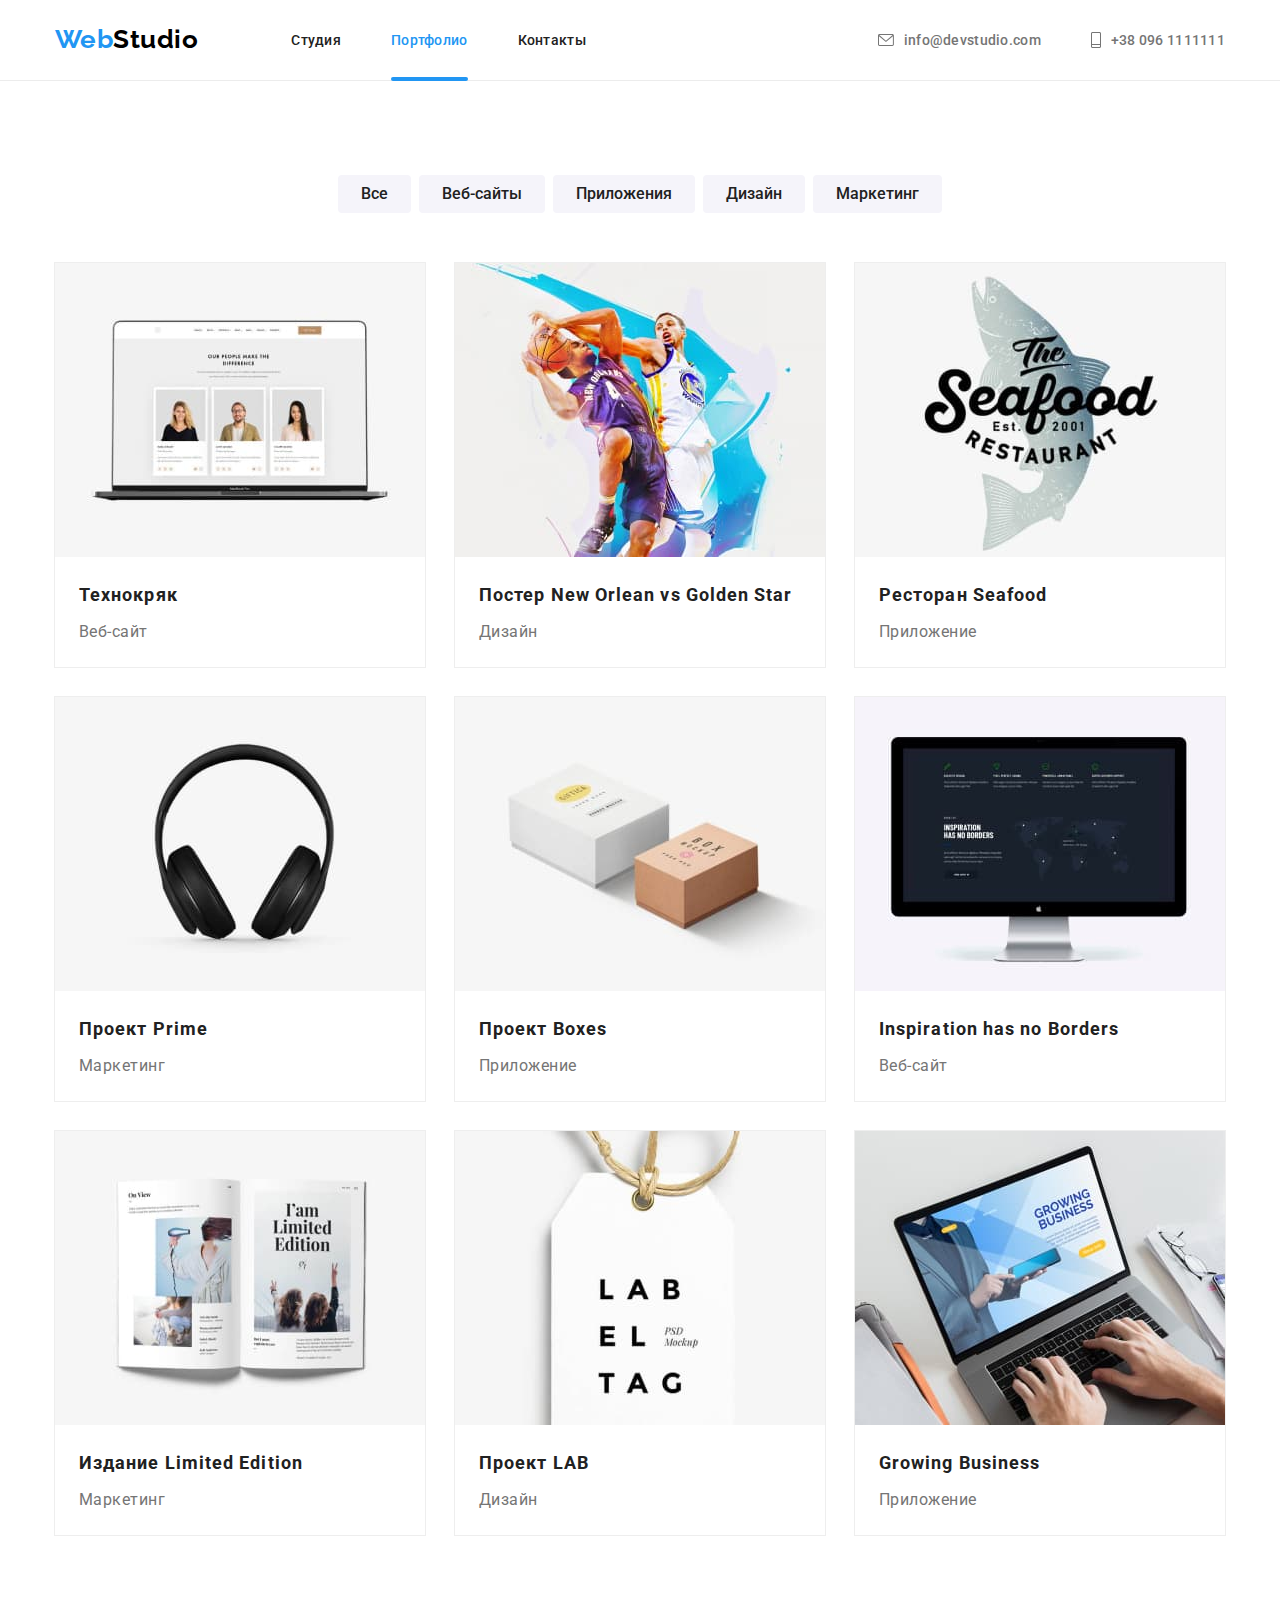
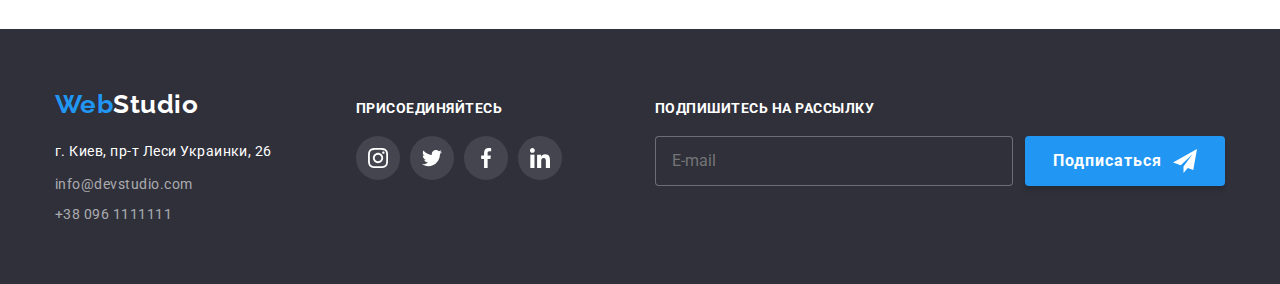
==== portfolio.html @ 88780d01 "добавляет файлы дз7" ====
<!DOCTYPE html>
<html lang="ru">
<head>
    <meta charset="UTF-8">
    <meta name="viewport" content="width=device-width, initial-scale=1.0">
    <title>Портфолио</title>
    <link rel="preconnect" href="https://fonts.gstatic.com">
    <link
        href="https://fonts.googleapis.com/css2?family=Oleo+Script&family=Raleway:wght@700&family=Roboto:wght@400;500;700;900&display=swap"
        rel="stylesheet">
    <link rel="stylesheet" href="https://cdnjs.cloudflare.com/ajax/libs/modern-normalize/1.0.0/modern-normalize.min.css">
    <link rel="stylesheet" href="./css/main.min.css">
</head>
<body class="page">

    <!-- шапка -->
    <header class="header">

        <!--навигация по страницам-->
        <div class="container">
            <nav class="nav">
                <a class="logo link" href="./index.html">Web<span class="logo-black">Studio</span></a>
                    
                <ul class="nav-list list">
                    <li class="nav-list__point">
                        <a class="nav-list__link link" href="./index.html">Студия</a>
                    </li>
                    <li class="nav-list__point">
                        <a class="nav-list__link current link" href="./portfolio.html">Портфолио</a>
                    </li>
                    <li class="nav-list__point">
                        <a class="nav-list__link link" href="#">Контакты</a>
                    </li>
                </ul>
            </nav>

            <!--блок контактов-->                
            <ul class="contacts-list list">
                <li class="contacts-list__item">
                    <a class="contacts-list__link color-contacts link" href="mailto:info@devstudio.com">
                        <svg class="icon" width="16" height="12">
                            <use href="./img/sprite.svg#icon-envelope"></use>
                        </svg>
                        info@devstudio.com
                    </a>
                </li>
                <li class="contacts-list__item">
                    <a class="contacts-list__link color-contacts link" href="tel:+380961111111">
                        <svg class="icon" width="10" height="16">
                            <use href="./img/sprite.svg#icon-phone"></use>
                        </svg>
                        +38 096 1111111
                    </a>
                </li>
            </ul>
        </div>
    </header>
    
    <main>

    <!-- портфолио -->
    <section class="portfolio">
        <div class="container">
            <h1 class="visually-hidden">Проекты</h1>
            
            <!-- фильтры -->
            <ul class="filter list">
                <li class="filter__item">
                    <button class="filter__btn" type="button">Все</button>                
                </li>
                <li class="filter__item">
                    <button class="filter__btn" type="button">Веб-сайты</button>
                </li>
                <li class="filter__item">
                    <button class="filter__btn" type="button">Приложения</button>
                </li>
                <li class="filter__item">
                    <button class="filter__btn" type="button">Дизайн</button>               
                </li>
                <li class="filter__item">
                    <button class="filter__btn" type="button">Маркетинг</button>               
                </li>
            </ul>
            
            <!-- проекты -->   
            <ul class="examples-list list">
                <li class="example">
                    <a class="example-link link" href="#">
                        <div class="example-img-wrapper">
                            <img class="example-img" src="./img/portfolio-imgs/project-0.jpg" alt="пример сайта" width="370" height="294">
                            <div class="overlay">
                                <p>Технокряк это современная площадка распространения коронавируса. Компании используют эту платформу для цифрового шпионажа и атак на защищённые сервера конкурентов.</p>
                            </div>
                        </div>
                        <div class=example-description>
                            <h2 class="example-name">Технокряк</h2>
                            <p class="example-sort">Веб-сайт</p>
                        </div>
                    </a>
                </li>         
                <li class="example">
                    <a class="example-link link" href="#">
                        <div class="example-img-wrapper">
                            <img class="example-img" src="./img/portfolio-imgs/project-1.jpg" alt="дизайн постера" width="370" height="294">
                            <div class="overlay">
                                <p>Технокряк это современная площадка распространения коронавируса. Компании используют эту платформу для цифрового шпионажа и атак на защищённые сервера конкурентов.</p>
                            </div>
                        </div>
                        <div class=example-description>
                            <h2 class="example-name">Постер <span lang="en">New Orlean vs Golden Star</span></h2>
                            <p class="example-sort">Дизайн</p>
                        </div>
                    </a>
                </li>
                <li class="example">
                    <a class="example-link link" href="#">
                        <div class="example-img-wrapper">
                            <img class="example-img" src="./img/portfolio-imgs/project-2.jpg" alt="логотип приложения" width="370" height="294">
                            <div class="overlay">
                                <p>Технокряк это современная площадка распространения коронавируса. Компании используют эту платформу для цифрового шпионажа и атак на защищённые сервера конкурентов.</p>
                            </div>
                        </div>
                        <div class=example-description>
                            <h2 class="example-name">Ресторан <span lang="en">Seafood</span></h2>
                            <p class="example-sort">Приложение</p>
                        </div>
                    </a>
                </li>
                <li class="example">
                    <a class="example-link link">
                        <div class="example-img-wrapper">
                            <img class="example-img" src="./img/portfolio-imgs/project-3.jpg" alt="изображение наушников" width="370" height="294">
                            <div class="overlay">
                                <p>Технокряк это современная площадка распространения коронавируса. Компании используют эту платформу для цифрового шпионажа и атак на защищённые сервера конкурентов.</p>
                            </div>
                        </div>
                        <div class=example-description>
                            <h2 class="example-name">Проект <span lang="en">Prime</span></h2>
                            <p class="example-sort">Маркетинг</p>
                        </div>
                    </a>
                </li>                            
                <li class="example">
                    <a class="example-link link" href="#">
                        <div class="example-img-wrapper">
                            <img class="example-img" src="./img/portfolio-imgs/project-4.jpg" alt="изображение коробок" width="370" height="294">
                            <div class="overlay">
                                <p>Технокряк это современная площадка распространения коронавируса. Компании используют эту платформу для цифрового шпионажа и атак на защищённые сервера конкурентов.</p>
                            </div>
                        </div>
                        <div class=example-description>
                            <h2 class="example-name">Проект <span lang="en">Boxes</span></h2>
                            <p class="example-sort">Приложение</p>
                        </div>
                    </a>
                </li>                
                <li class="example">
                    <a class="example-link link" href="#">
                        <div class="example-img-wrapper">
                            <img class="example-img" src="./img/portfolio-imgs/project-5.jpg" alt="пример сайта-2" width="370" height="294">
                            <div class="overlay">
                                <p>Технокряк это современная площадка распространения коронавируса. Компании используют эту платформу для цифрового шпионажа и атак на защищённые сервера конкурентов.</p>
                            </div>
                        </div>
                        <div class=example-description>
                            <h2 class="example-name" lang="en">Inspiration has no Borders</h2>
                            <p class="example-sort">Веб-сайт</p>
                        </div>
                    </a>
                </li>       
                <li class="example">
                    <a class="example-link link" href="#">
                        <div class="example-img-wrapper">
                            <img class="example-img" src="./img/portfolio-imgs/project-6.jpg" alt="изображение журнала" width="370"
                            height="294">
                            <div class="overlay">
                                <p>Технокряк это современная площадка распространения коронавируса. Компании используют эту платформу для цифрового шпионажа и атак на защищённые сервера конкурентов.</p>
                            </div>
                        </div>
                        <div class=example-description>
                            <h3 class="example-name">Издание <span lang="en">Limited Edition</span></h3>
                            <p class="example-sort">Маркетинг</p>
                        </div>
                    </a>
                </li>    
                <li class="example">
                    <a class="example-link link" href="#">
                        <div class="example-img-wrapper">
                            <img class="example-img" src="./img/portfolio-imgs/project-7.jpg" alt="лейба" width="370" height="294">
                            <div class="overlay">
                                <p>Технокряк это современная площадка распространения коронавируса. Компании используют эту платформу для цифрового шпионажа и атак на защищённые сервера конкурентов.</p>
                            </div>
                        </div>
                        <div class=example-description>
                            <h2 class="example-name">Проект LAB</h2>
                            <p class="example-sort">Дизайн</p>
                        </div>
                    </a>
                </li>
                <li class="example">
                    <a class="example-link link" href="#">
                        <div class="example-img-wrapper">
                            <img class="example-img" src="./img/portfolio-imgs/project-8.jpg" alt="ноутбук с приложением" width="370" height="294">
                            <div class="overlay">
                                <p>Технокряк это современная площадка распространения коронавируса. Компании используют эту платформу для цифрового шпионажа и атак на защищённые сервера конкурентов.</p>
                            </div>
                        </div>
                        <div class=example-description>
                            <h2 class="example-name" lang="en">Growing Business</h2>
                            <p class="example-sort">Приложение</p>
                        </div>
                    </a>
                </li>  
            </ul>
    </div>
    </section>
    </main>

    <!--подвал-->
    <footer class="footer">
        <div class="container">
            <div class="footer-contacts">
                <a class="logo link" href="./index.html">Web<span class="logo-white">Studio</span></a>
                
                <!--адрес-->
                <address class="address">
                    <p class="footer-address">
                        г. Киев, пр-т Леси Украинки, 26
                    </p>
                    <ul class="list">
                        <li class="footer-contact-item">
                            <a class="footer-contact-link link" href="mailto:info@devstudio.com">info@devstudio.com</a>
                        </li>
                        <li class="footer-contact-item">
                            <a class="footer-contact-link link" href="tel:+380961111111">+38 096 1111111</a>
                        </li>
                    </ul>
                </address>
            </div>
            <div class="footer-social">
                <p class="join">Присоединяйтесь</p>
                <ul class="social-list list">
                    <li class="social-list__item">
                        <a class="social-list__link link" href="#">
                            <svg class="icon" width="20" height="20">
                                <use href="./img/sprite.svg#icon-instagram"></use>
                            </svg>
                        </a>
                    </li>
                    <li class="social-list__item">
                        <a class="social-list__link link" href="#">
                            <svg class="icon" width="20" height="20">
                                <use href="./img/sprite.svg#icon-twitter"></use>
                            </svg>
                        </a>
                    </li>
                    <li class="social-list__item">
                        <a class="social-list__link link" href="#">
                            <svg class="icon" width="20" height="20">
                                <use href="./img/sprite.svg#icon-facebook"></use>
                            </svg>
                        </a>
                    </li>
                    <li class="social-list__item">
                        <a class="social-list__link link" href="#">
                            <svg class="icon" width="20" height="20">
                                <use href="./img/sprite.svg#icon-linkedin"></use>
                            </svg>
                        </a>
                    </li>
                </ul>
            </div>
            <div class="subscribe">
                <p class="join">Подпишитесь на рассылку</p>
                <form action="#" class="footer-form">
                    <input class="subscribe-mail" type="email" placeholder="E-mail" required>
                    <button type="submit" class="footer-submit-btn">
                        <span>Подписаться</span>
                        <svg class="subscribe-icon" width="24" height="24">
                            <use href="./img/sprite.svg#icon-send"></use>
                        </svg>
                    </button>
                </form>
            </div>
        </div>
    </footer>
</body>
</html>
---- css/main.min.css ----
:root{--text-font: "Roboto", sans-serif;--main-text-color: #757575;--titles-text-color: #212121;--accent-color: #2196f3;--white-color: #ffffff;--black-color: #000000;--light-background: #f5f4fa;--dark-background: #2f303a;--footer-link-color: rgba(255, 255, 255, 0.6);--border-color: #afb1b8;--cubic: cubic-bezier(0.4, 0, 0.2, 1);--duration: 250ms}.visually-hidden{position:absolute !important;clip:rect(1px 1px 1px 1px);clip:rect(1px, 1px, 1px, 1px);padding:0 !important;border:0 !important;height:1px !important;width:1px !important;overflow:hidden}h1,h2,h3,h4,h5,h6,p{margin:0}ul,ol{margin:0;padding:0}img{display:block}a{display:block}.list{list-style:none}.link{text-decoration:none}.container{width:1200px;margin-left:auto;margin-right:auto;padding-left:15px;padding-right:15px}.header .container{display:-webkit-box;display:-ms-flexbox;display:flex}.hero .container{width:696px}.footer .container{display:-webkit-box;display:-ms-flexbox;display:flex;-webkit-box-align:baseline;-ms-flex-align:baseline;align-items:baseline}body{font-family:var(--text-font);color:var(--main-text-color);letter-spacing:0.03em;background:var(--white-color)}.logo{font-family:Raleway;font-weight:700;font-size:26px;line-height:1.192;color:var(--accent-color)}.header .logo{padding-top:24px;padding-bottom:25px;margin-right:93px}.logo-black{color:var(--black-color)}.logo-white{color:var(--white-color)}.filter__btn{min-width:73px;border-radius:4px;border:none;padding:6px 23px;cursor:pointer;font-family:inherit;font-weight:500;font-size:16px;line-height:1.625;text-align:center;color:var(--titles-text-color);background:var(--light-background);-webkit-transition:color var(--duration) var(--cubic),background-color var(--duration) var(--cubic),-webkit-box-shadow var(--duration) var(--cubic);transition:color var(--duration) var(--cubic),background-color var(--duration) var(--cubic),-webkit-box-shadow var(--duration) var(--cubic);transition:color var(--duration) var(--cubic),background-color var(--duration) var(--cubic),box-shadow var(--duration) var(--cubic);transition:color var(--duration) var(--cubic),background-color var(--duration) var(--cubic),box-shadow var(--duration) var(--cubic),-webkit-box-shadow var(--duration) var(--cubic)}.filter__btn:hover,.filter__btn:focus{color:var(--white-color);background:var(--accent-color);-webkit-box-shadow:0px 3px 1px rgba(0,0,0,0.1),0px 1px 2px rgba(0,0,0,0.08),0px 2px 2px rgba(0,0,0,0.12);box-shadow:0px 3px 1px rgba(0,0,0,0.1),0px 1px 2px rgba(0,0,0,0.08),0px 2px 2px rgba(0,0,0,0.12);border-radius:4px}.social-list{display:-webkit-box;display:-ms-flexbox;display:flex}.social-list__item{width:44px;height:44px}.social-list__item:not(:last-child){margin-right:10px}.social-list__link{display:-webkit-box;display:-ms-flexbox;display:flex;-webkit-box-pack:center;-ms-flex-pack:center;justify-content:center;-webkit-box-align:center;-ms-flex-align:center;align-items:center;width:100%;height:100%;color:var(--border-color);background-color:transparent;border-radius:50%;-webkit-transition:color var(--duration) var(--cubic),background-color var(--duration) var(--cubic);transition:color var(--duration) var(--cubic),background-color var(--duration) var(--cubic)}.footer .social-list__link{background-color:rgba(255,255,255,0.1);color:var(--white-color);-webkit-transition:background-color var(--duration) var(--cubic);transition:background-color var(--duration) var(--cubic)}.social-list__link:hover,.social-list__link:focus{background-color:var(--accent-color);color:var(--white-color)}.team .social-list{margin-top:16px;width:206px}.backdrop{position:fixed;top:0;left:0;width:100%;height:100%;background-color:rgba(0,0,0,0.2);opacity:1;-webkit-transition:all var(--duration) var(--cubic);transition:all var(--duration) var(--cubic)}.modal{position:absolute;left:50%;top:50%;padding:40px;width:528px;background-color:var(--white-color);-webkit-box-shadow:0px 1px 3px rgba(0,0,0,0.12),0px 1px 1px rgba(0,0,0,0.14),0px 2px 1px rgba(0,0,0,0.2);box-shadow:0px 1px 3px rgba(0,0,0,0.12),0px 1px 1px rgba(0,0,0,0.14),0px 2px 1px rgba(0,0,0,0.2);border-radius:4px;-webkit-transform:translate(-50%, -50%) scale(1);transform:translate(-50%, -50%) scale(1);opacity:1;-webkit-transition:opacity var(--duration) var(--cubic),-webkit-transform var(--duration) var(--cubic);transition:opacity var(--duration) var(--cubic),-webkit-transform var(--duration) var(--cubic);transition:opacity var(--duration) var(--cubic),transform var(--duration) var(--cubic);transition:opacity var(--duration) var(--cubic),transform var(--duration) var(--cubic),-webkit-transform var(--duration) var(--cubic)}.backdrop.is-hidden{opacity:0;visibility:hidden;pointer-events:none}.backdrop.is-hidden .modal{opacity:0;-webkit-transform:translate(-50%, -50%) scale(0.5);transform:translate(-50%, -50%) scale(0.5)}.modal-name{font-weight:700;font-size:20px;line-height:1.15;text-align:center;margin-bottom:12px;color:var(--titles-text-color)}.input-wrapper{position:relative;display:block}.modal-form{display:-webkit-box;display:-ms-flexbox;display:flex;-webkit-box-orient:vertical;-webkit-box-direction:normal;-ms-flex-direction:column;flex-direction:column}.modal-form__label{margin-bottom:10px;font-size:12px;line-height:1.167}.modal-form__input{display:block;margin-top:4px;padding-left:42px;width:100%;height:40px;border:1px solid rgba(33,33,33,0.2);border-radius:4px;-webkit-transition:border-color var(--duration) var(--cubic);transition:border-color var(--duration) var(--cubic)}.modal-form__comment{display:block;padding:16px 12px;margin-bottom:20px;margin-top:4px;width:100%;height:120px;border:1px solid rgba(33,33,33,0.2);border-radius:4px;resize:none;-webkit-transition:border-color var(--duration) var(--cubic);transition:border-color var(--duration) var(--cubic)}.modal-form__input:focus,.modal-form__comment:focus{outline:none;border-color:var(--accent-color)}.modal-form__comment::-webkit-input-placeholder{color:rgba(117,117,117,0.5)}.modal-form__comment:-ms-input-placeholder{color:rgba(117,117,117,0.5)}.modal-form__comment::-ms-input-placeholder{color:rgba(117,117,117,0.5)}.modal-form__comment::placeholder{color:rgba(117,117,117,0.5)}.modal-form__link{display:inline-block;color:var(--accent-color)}.checkbox-label{position:relative;font-size:14px;line-height:1.71}.modal-form__checkbox:checked+.checkbox-label{color:var(--accent-color)}.checkbox-text{margin-left:35px}.checkbox-element{position:absolute;left:10px;top:50%;-webkit-transform:translateY(-50%);transform:translateY(-50%);width:16px;height:15px;background-image:url(../img/studio-imgs/checkbox-empty.svg);fill:var(--titles-text-color);outline:0px solid #ffffff;-webkit-transition:outline var(--duration) var(--cubic);transition:outline var(--duration) var(--cubic)}.modal-form__checkbox:checked+.checkbox-element{background-image:url(../img/studio-imgs/checkbox-checked.svg)}.modal-form__checkbox:focus+.checkbox-element{outline:1px solid var(--accent-color)}.close-btn{position:absolute;top:8px;right:8px;display:-webkit-box;display:-ms-flexbox;display:flex;-webkit-box-pack:center;-ms-flex-pack:center;justify-content:center;-webkit-box-align:center;-ms-flex-align:center;align-items:center;width:30px;height:30px;background:var(--white-color);border:1px solid rgba(0,0,0,0.1);border-radius:50%;-webkit-box-sizing:border-box;box-sizing:border-box;cursor:pointer}.modal-form__btn{margin:0 auto;margin-top:30px;width:200px;height:50px;border-radius:4px;border:none;background-color:var(--accent-color);color:var(--white-color);-webkit-box-shadow:0px 4px 4px rgba(0,0,0,0.15);box-shadow:0px 4px 4px rgba(0,0,0,0.15);font-family:inherit;text-align:center;font-weight:700;font-size:16px;line-height:1.87;letter-spacing:0.06em;cursor:pointer}.icon{fill:currentColor}.header .icon{margin-right:10px}.icon-modal{position:absolute;top:50%;left:12px;-webkit-transform:translateY(-50%);transform:translateY(-50%);-webkit-transition:fill var(--duration) var(--cubic);transition:fill var(--duration) var(--cubic)}.modal-form__input:focus+.icon-modal{fill:var(--accent-color)}.sub-title{font-weight:700;font-size:36px;line-height:1.167;text-align:center;color:var(--titles-text-color)}.header{border-bottom:1px solid #ececec}.nav{display:-webkit-box;display:-ms-flexbox;display:flex;-webkit-box-align:center;-ms-flex-align:center;align-items:center}.nav-list{display:-webkit-box;display:-ms-flexbox;display:flex;-webkit-box-align:center;-ms-flex-align:center;align-items:center}.nav-list__point:not(:last-child){position:relative;margin-right:50px}.nav-list__link,.contacts-list__link{display:-webkit-box;display:-ms-flexbox;display:flex;-webkit-box-align:center;-ms-flex-align:center;align-items:center;padding-top:32px;padding-bottom:32px;font-weight:500;font-size:14px;line-height:1.143;letter-spacing:0.02em;color:var(--titles-text-color);fill:var(--main-text-color);-webkit-transition:color var(--duration) var(--cubic);transition:color var(--duration) var(--cubic)}.nav-list__link:hover,.nav-list__link:focus,.contacts-list__link:hover,.contacts-list__link:focus,.footer-contact-link:hover,.footer-contact-link:focus{color:var(--accent-color)}.contacts-list{display:-webkit-box;display:-ms-flexbox;display:flex;-webkit-box-align:center;-ms-flex-align:center;align-items:center;margin-left:auto}.contacts-list__item:not(:last-child){margin-right:50px}.color-contacts{color:var(--main-text-color)}.current{color:var(--accent-color)}.current::after{position:absolute;bottom:-1px;display:block;content:"";width:100%;height:4px;border-radius:2px;background-color:var(--accent-color)}.hero{padding-top:200px;padding-bottom:200px;background:var(--dark-background);background-image:-webkit-gradient(linear, left top, left bottom, from(rgba(47,48,58,0.4)), to(rgba(47,48,58,0.4))),url("../img/studio-imgs/hero-bg.jpg");background-image:linear-gradient(rgba(47,48,58,0.4), rgba(47,48,58,0.4)),url("../img/studio-imgs/hero-bg.jpg");background-repeat:no-repeat;background-size:1600px 600px;background-position:50%}.hero-title{margin:0 auto;font-weight:900;font-size:44px;line-height:1.364;text-align:center;letter-spacing:0.06em;text-transform:uppercase;color:var(--white-color)}.hero-button{display:-webkit-box;display:-ms-flexbox;display:flex;margin-top:30px;margin-left:auto;margin-right:auto;min-width:200px;height:50px;border-radius:4px;border:none;padding:10px 33px;cursor:pointer;font-weight:700;font-size:16px;line-height:1.875;-webkit-box-align:center;-ms-flex-align:center;align-items:center;text-align:center;letter-spacing:0.06em;color:var(--white-color);background-color:var(--accent-color);-webkit-box-shadow:0px 4px 4px rgba(0,0,0,0.15);box-shadow:0px 4px 4px rgba(0,0,0,0.15)}.features{padding-top:94px}.features-list{display:-webkit-box;display:-ms-flexbox;display:flex;-webkit-box-pack:justify;-ms-flex-pack:justify;justify-content:space-between}.features-list__item{width:270px;height:251px}.features-list__name{font-weight:700;font-size:14px;line-height:1.143;text-transform:uppercase;color:var(--titles-text-color)}.features-list__description{margin-top:10px;font-weight:normal;font-size:14px;line-height:1.714}.features-icon{width:70px;height:70px}.icon-box{display:-webkit-box;display:-ms-flexbox;display:flex;-webkit-box-pack:center;-ms-flex-pack:center;justify-content:center;-webkit-box-align:center;-ms-flex-align:center;align-items:center;border-radius:4px;width:270px;height:120px;background-color:var(--light-background);margin-bottom:30px}.service{padding-top:94px;padding-bottom:94px}.service-list{display:-webkit-box;display:-ms-flexbox;display:flex;margin-top:50px;-webkit-box-pack:justify;-ms-flex-pack:justify;justify-content:space-between}.service-list__item{position:relative;width:370px;height:294px}.service-list__name{position:absolute;bottom:0;padding:27px;width:370px;height:70px;background:rgba(47,48,58,0.8);font-weight:700;font-size:14px;line-height:1.143;text-align:center;text-transform:uppercase;color:var(--white-color)}.team{padding-bottom:94px;padding-top:94px;background:var(--light-background)}.members-list{display:-webkit-box;display:-ms-flexbox;display:flex;margin-top:50px}.members-item{-webkit-box-shadow:0px 1px 3px rgba(0,0,0,0.12),0px 1px 1px rgba(0,0,0,0.14),0px 2px 1px rgba(70,44,44,0.2);box-shadow:0px 1px 3px rgba(0,0,0,0.12),0px 1px 1px rgba(0,0,0,0.14),0px 2px 1px rgba(70,44,44,0.2);border-radius:0px 0px 4px 4px}.members-item:not(:last-child){margin-right:30px}.member-decription{padding:30px}.member-name{font-weight:500;font-size:16px;line-height:1.188;text-align:center;color:var(--titles-text-color)}.member-position{margin-top:10px;font-size:16px;line-height:1.188;text-align:center}.clients{padding-top:94px;padding-bottom:94px}.clients-list{display:-webkit-box;display:-ms-flexbox;display:flex;margin-top:50px}.clients-list__item{width:170px;height:90px}.clients-list__item:not(:last-child){margin-right:30px}.clients-list__link{display:-webkit-box;display:-ms-flexbox;display:flex;-webkit-box-pack:center;-ms-flex-pack:center;justify-content:center;-webkit-box-align:center;-ms-flex-align:center;align-items:center;width:100%;height:100%;border:1px solid var(--border-color);border-radius:4px;color:var(--border-color);-webkit-transition:border-color var(--duration) var(--cubic),color var(--duration) var(--cubic);transition:border-color var(--duration) var(--cubic),color var(--duration) var(--cubic)}.clients-list__link:hover,.clients-list__link:focus{border-color:var(--accent-color);color:var(--accent-color)}.footer{padding-top:60px;padding-bottom:60px;min-height:252px;background:var(--dark-background)}.footer-contacts{margin-right:70px}.footer-address{font-size:14px;line-height:1.714;color:var(--white-color)}.address{font-style:normal;margin-top:20px}.footer-contact-item{margin-top:9px;width:231px;height:21px}.footer-contact-link{display:inline-block;font-size:14px;line-height:1.714;color:var(--white-color);color:var(--footer-link-color);font-style:normal;width:100%;height:100%;-webkit-transition:color var(--duration) var(--cubic);transition:color var(--duration) var(--cubic)}.join{font-weight:700;font-size:14px;line-height:1.142;text-transform:uppercase;color:var(--white-color);margin-bottom:20px}.footer-social{margin-right:93px}.footer-form{display:-webkit-box;display:-ms-flexbox;display:flex}.subscribe-mail{min-width:358px;height:50px;padding:15px 16px;background-color:var(--dark-background);border-radius:4px;border:1px solid rgba(255,255,255,0.3);font-weight:400;font-size:16px;line-height:1.25;color:var(--white-color)}.footer-submit-btn{display:-webkit-box;display:-ms-flexbox;display:flex;-webkit-box-pack:justify;-ms-flex-pack:justify;justify-content:space-between;-webkit-box-align:center;-ms-flex-align:center;align-items:center;margin-left:12px;padding:10px 28px;min-width:200px;height:50px;color:var(--white-color);background:var(--accent-color);-webkit-box-shadow:0px 4px 4px rgba(0,0,0,0.15);box-shadow:0px 4px 4px rgba(0,0,0,0.15);border:none;border-radius:4px;font-weight:700;font-size:16px;line-height:1.87;letter-spacing:0.06em;cursor:pointer}.portfolio{padding-top:94px;padding-bottom:94px}.filter{display:-webkit-box;display:-ms-flexbox;display:flex;-webkit-box-pack:center;-ms-flex-pack:center;justify-content:center;margin-bottom:50px}.filter__item:not(:last-child){margin-right:8px}.example-img-wrapper{position:relative;overflow:hidden}.overlay{position:absolute;top:0;left:0;width:100%;height:100%;padding:63px 24px;font-size:18px;line-height:1.56;overflow:auto;background-color:rgba(33,150,243,0.9);color:var(--white-color);-webkit-transform:translateY(101%);transform:translateY(101%);-webkit-transition:-webkit-transform var(--duration) var(--cubic);transition:-webkit-transform var(--duration) var(--cubic);transition:transform var(--duration) var(--cubic);transition:transform var(--duration) var(--cubic), -webkit-transform var(--duration) var(--cubic)}.example-link:hover .overlay,.example-link:focus .overlay{-webkit-transform:translateY(0);transform:translateY(0)}.examples-list{display:-webkit-box;display:-ms-flexbox;display:flex;-ms-flex-wrap:wrap;flex-wrap:wrap;margin:-15px}.example{outline:1px solid #eeeeee;margin:15px;width:370px;height:404px;-webkit-transition:-webkit-box-shadow var(--duration) var(--cubic);transition:-webkit-box-shadow var(--duration) var(--cubic);transition:box-shadow var(--duration) var(--cubic);transition:box-shadow var(--duration) var(--cubic), -webkit-box-shadow var(--duration) var(--cubic)}.example:hover,.example:focus{-webkit-box-shadow:0px 1px 1px rgba(0,0,0,0.12),0px 4px 4px rgba(0,0,0,0.06),1px 4px 6px rgba(0,0,0,0.16);box-shadow:0px 1px 1px rgba(0,0,0,0.12),0px 4px 4px rgba(0,0,0,0.06),1px 4px 6px rgba(0,0,0,0.16)}.example-link{color:inherit;width:100%;height:100%}.example-description{padding:20px 24px}.example-name{margin-bottom:4px;font-weight:700;font-size:18px;line-height:2;letter-spacing:0.06em;color:var(--titles-text-color)}.example-sort{font-size:16px;line-height:1.875}
/*# sourceMappingURL=main.min.css.map */
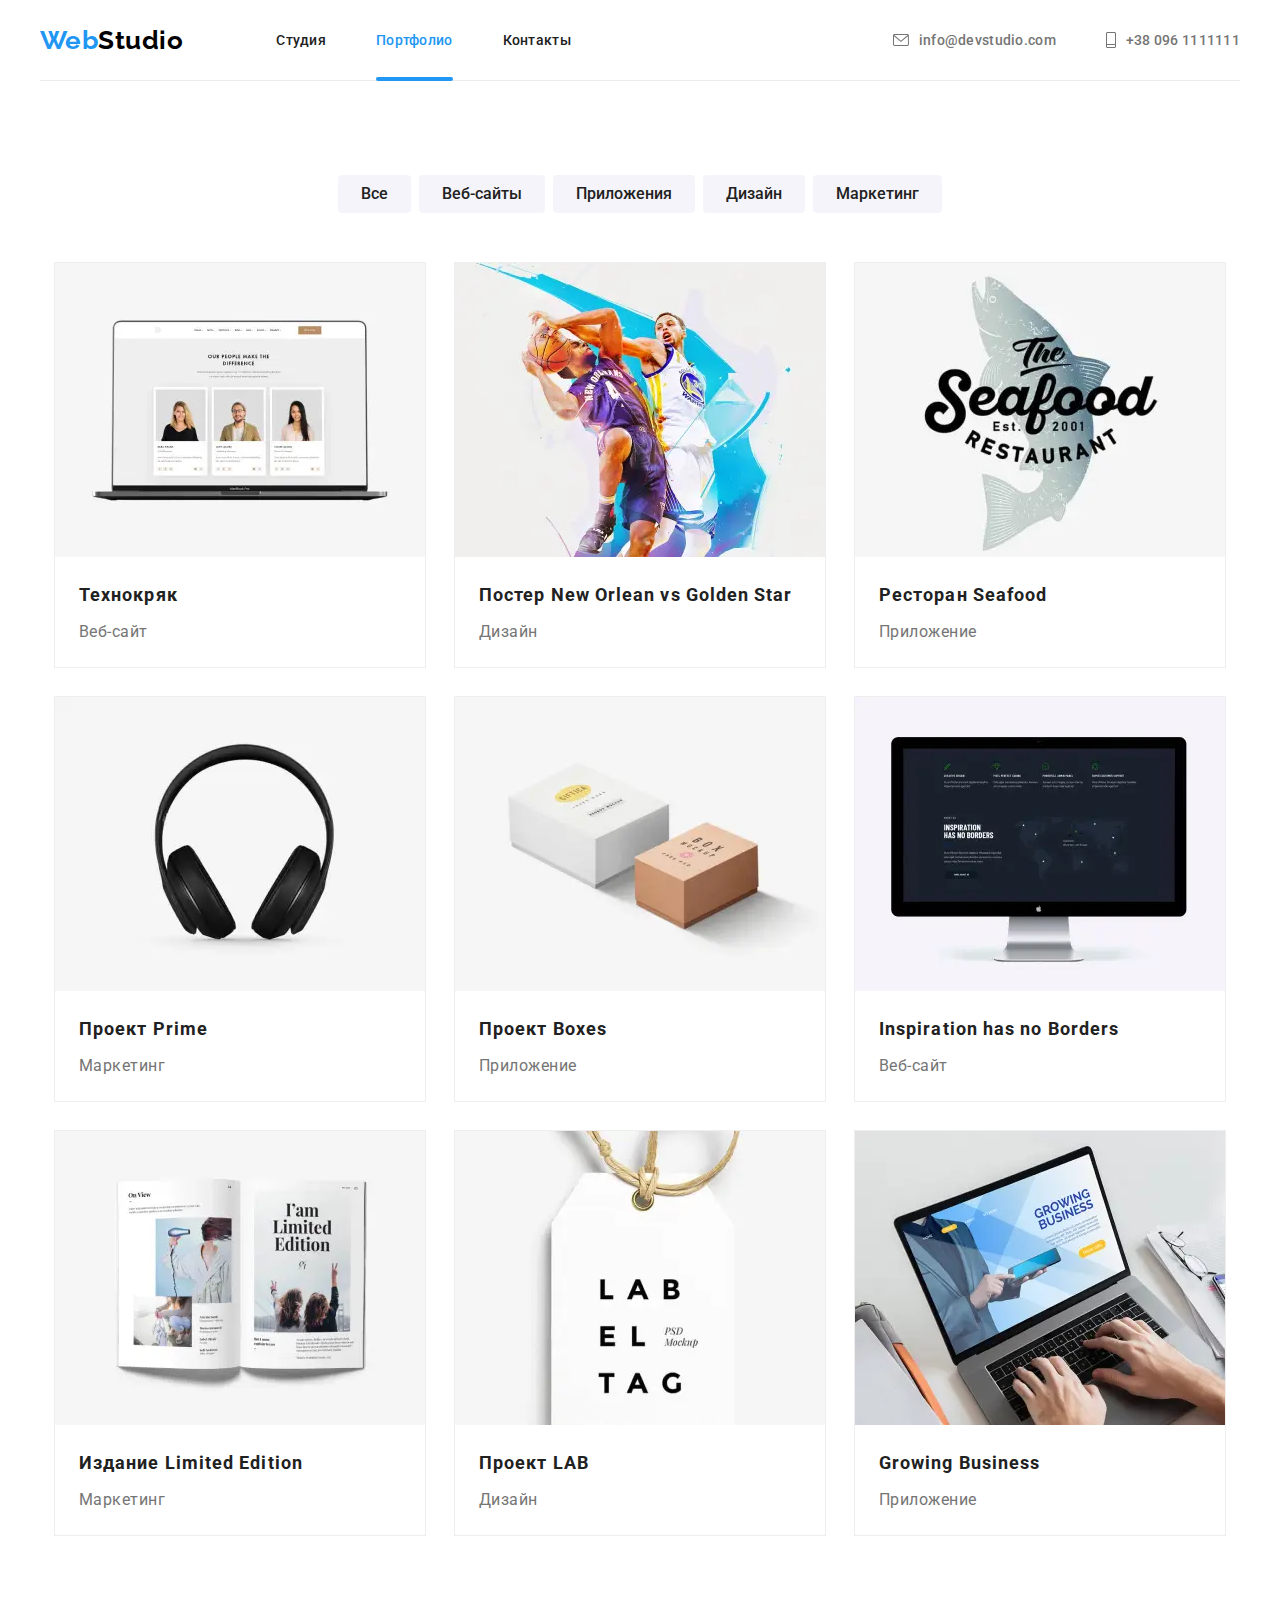
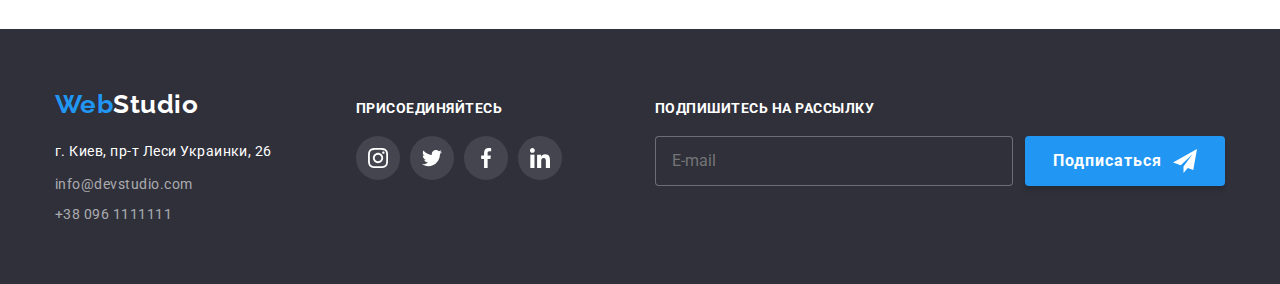
==== commit 252eb16f: "финализирует адаптацию" ====
--- a/portfolio.html
+++ b/portfolio.html
@@ -15,12 +15,12 @@
 
     <!-- шапка -->
     <header class="header">
-
+    
         <!--навигация по страницам-->
         <div class="container">
             <nav class="nav">
                 <a class="logo link" href="./index.html">Web<span class="logo-black">Studio</span></a>
-                    
+    
                 <ul class="nav-list list">
                     <li class="nav-list__point">
                         <a class="nav-list__link link" href="./index.html">Студия</a>
@@ -33,8 +33,8 @@
                     </li>
                 </ul>
             </nav>
-
-            <!--блок контактов-->                
+    
+            <!--блок контактов-->
             <ul class="contacts-list list">
                 <li class="contacts-list__item">
                     <a class="contacts-list__link color-contacts link" href="mailto:info@devstudio.com">
@@ -53,6 +53,50 @@
                     </a>
                 </li>
             </ul>
+    
+            <button type="button" class="burger-btn" data-menu-button>
+                <svg class="burger-icon">
+                    <use href="./img/sprite.svg#burger-menu"></use>
+                </svg>
+            </button>
+    
+            <div class="mobile-menu" data-menu>
+                <button type="button" class="close-menu-btn" data-menu-close>
+                    <svg class="close-menu-icon">
+                        <use href="./img/sprite.svg#close-menu"></use>
+                    </svg>
+                </button>
+    
+                <ul class="mobile-nav list">
+                    <li class="mobile-nav__item">
+                        <a href="" class="mobile-nav__link link">Студия</a>
+                    </li>
+                    <li class="mobile-nav__item">
+                        <a href="" class="mobile-nav__link link">Портфолио</a>
+                    </li>
+                    <li class="mobile-nav__item">
+                        <a href="" class="mobile-nav__link link">Контакты</a>
+                    </li>
+                </ul>
+                <ul class="mobile-contacts list">
+                    <li class="mobile-contacts__phone">
+                        <a class="mobile-contacts__link link" href="tel:+380961111111">
+                            +380961111111
+                        </a>
+                    </li>
+                    <li class="mobile-contacts__email">
+                        <a class="mobile-contacts__link link" href="mailto:info@devstudio.com">
+                            info@devstudio.com
+                        </a>
+                    </li>
+                </ul>
+                <ul class="mobile-soc list">
+                    <li class="mobile-soc__item"><a href="#" class="mobile-soc__link link">Instagram</a></li>
+                    <li class="mobile-soc__item"><a href="#" class="mobile-soc__link link">Twitter</a></li>
+                    <li class="mobile-soc__item"><a href="#" class="mobile-soc__link link">Facebook</a></li>
+                    <li class="mobile-soc__item"><a href="#" class="mobile-soc__link link">LinkedIn</a></li>
+                </ul>
+            </div>
         </div>
     </header>
     
@@ -87,7 +131,28 @@
                 <li class="example">
                     <a class="example-link link" href="#">
                         <div class="example-img-wrapper">
-                            <img class="example-img" src="./img/portfolio-imgs/project-0.jpg" alt="пример сайта" width="370" height="294">
+                            <picture>
+                                <source
+                                    srcset="./img/portfolio-imgs/desktop/project-img-desk-1.webp 1x, ./img/portfolio-imgs/desktop/project-img-desk-1@2x.webp 2x"
+                                    media="(min-width: 1200px)" type="image/webp">
+                                <source
+                                    srcset="./img/portfolio-imgs/desktop/project-img-desk-1.jpg 1x, ./img/portfolio-imgs/desktop/project-img-desk-1@2x.jpg 2x"
+                                    media="(min-width: 1200px)">
+                                <source
+                                    srcset="./img/portfolio-imgs/tablet/project-img-tabl-1.webp 1x, ./img/portfolio-imgs/tablet/project-img-tabl-1@2x.webp 2x"
+                                    media="(min-width: 768px)" type="image/webp">
+                                <source 
+                                    srcset="./img/portfolio-imgs/tablet/project-img-tabl-1.jpg 1x, ./img/portfolio-imgs/tablet/project-img-tabl-1@2x.jpg 2x"
+                                    media="(min-width: 768px)">
+                                <source 
+                                    srcset="./img/portfolio-imgs/mobile/project-img-mob-1.webp 1x, ./img/portfolio-imgs/mobile/project-img-mob-1@2x.webp 2x"
+                                    media="(min-width: 320px)" type="image/webp">
+                                <source 
+                                    srcset="./img/portfolio-imgs/mobile/project-img-mob-1.jpg 1x, ./img/portfolio-imgs/mobile/project-img-mob-1@2x.jpg 2x"
+                                    media="(min-width: 320px)">
+                                <img class="example-img" src="./img/portfolio-imgs/mobile/project-img-mob-1.jpg" alt="пример сайта">
+                            </picture>
+                            
                             <div class="overlay">
                                 <p>Технокряк это современная площадка распространения коронавируса. Компании используют эту платформу для цифрового шпионажа и атак на защищённые сервера конкурентов.</p>
                             </div>
@@ -101,7 +166,28 @@
                 <li class="example">
                     <a class="example-link link" href="#">
                         <div class="example-img-wrapper">
-                            <img class="example-img" src="./img/portfolio-imgs/project-1.jpg" alt="дизайн постера" width="370" height="294">
+                            <picture>
+                                <source
+                                    srcset="./img/portfolio-imgs/desktop/project-img-desk-2.webp 1x, ./img/portfolio-imgs/desktop/project-img-desk-2@2x.webp 2x"
+                                    media="(min-width: 1200px)" type="image/webp">
+                                <source
+                                    srcset="./img/portfolio-imgs/desktop/project-img-desk-2.jpg 1x, ./img/portfolio-imgs/desktop/project-img-desk-2@2x.jpg 2x"
+                                    media="(min-width: 1200px)">
+                                <source
+                                    srcset="./img/portfolio-imgs/tablet/project-img-tabl-2.webp 1x, ./img/portfolio-imgs/tablet/project-img-tabl-2@2x.webp 2x"
+                                    media="(min-width: 768px)" type="image/webp">
+                                <source
+                                    srcset="./img/portfolio-imgs/tablet/project-img-tabl-2.jpg 1x, ./img/portfolio-imgs/tablet/project-img-tabl-2@2x.jpg 2x"
+                                    media="(min-width: 768px)">
+                                <source
+                                    srcset="./img/portfolio-imgs/mobile/project-img-mob-2.webp 1x, ./img/portfolio-imgs/mobile/project-img-mob-2@2x.webp 2x"
+                                    media="(min-width: 320px)" type="image/webp">
+                                <source
+                                    srcset="./img/portfolio-imgs/mobile/project-img-mob-2.jpg 1x, ./img/portfolio-imgs/mobile/project-img-mob-2@2x.jpg 2x"
+                                    media="(min-width: 320px)">
+                                <img class="example-img" src="./img/portfolio-imgs/mobile/project-img-mob-2.jpg " alt="дизайн постера">
+                            </picture>
+                            
                             <div class="overlay">
                                 <p>Технокряк это современная площадка распространения коронавируса. Компании используют эту платформу для цифрового шпионажа и атак на защищённые сервера конкурентов.</p>
                             </div>
@@ -115,7 +201,27 @@
                 <li class="example">
                     <a class="example-link link" href="#">
                         <div class="example-img-wrapper">
-                            <img class="example-img" src="./img/portfolio-imgs/project-2.jpg" alt="логотип приложения" width="370" height="294">
+                            <picture>
+                                <source
+                                    srcset="./img/portfolio-imgs/desktop/project-img-desk-3.webp 1x, ./img/portfolio-imgs/desktop/project-img-desk-3@2x.webp 2x"
+                                    media="(min-width: 1200px)" type="image/webp">
+                                <source
+                                    srcset="./img/portfolio-imgs/desktop/project-img-desk-3.jpg 1x, ./img/portfolio-imgs/desktop/project-img-desk-3@2x.jpg 2x"
+                                    media="(min-width: 1200px)">
+                                <source
+                                    srcset="./img/portfolio-imgs/tablet/project-img-tabl-3.webp 1x, ./img/portfolio-imgs/tablet/project-img-tabl-3@2x.webp 2x"
+                                    media="(min-width: 768px)" type="image/webp">
+                                <source
+                                    srcset="./img/portfolio-imgs/tablet/project-img-tabl-3.jpg 1x, ./img/portfolio-imgs/tablet/project-img-tabl-3@2x.jpg 2x"
+                                    media="(min-width: 768px)">
+                                <source
+                                    srcset="./img/portfolio-imgs/mobile/project-img-mob-3.webp 1x, ./img/portfolio-imgs/mobile/project-img-mob-3@2x.webp 2x"
+                                    media="(min-width: 320px)" type="image/webp">
+                                <source
+                                    srcset="./img/portfolio-imgs/mobile/project-img-mob-3.jpg 1x, ./img/portfolio-imgs/mobile/project-img-mob-3@2x.jpg 2x"
+                                    media="(min-width: 320px)">
+                                <img class="example-img" src="./img/portfolio-imgs/mobile/project-img-mob-3.jpg " alt="логотип приложения">
+                            </picture>
                             <div class="overlay">
                                 <p>Технокряк это современная площадка распространения коронавируса. Компании используют эту платформу для цифрового шпионажа и атак на защищённые сервера конкурентов.</p>
                             </div>
@@ -129,7 +235,27 @@
                 <li class="example">
                     <a class="example-link link">
                         <div class="example-img-wrapper">
-                            <img class="example-img" src="./img/portfolio-imgs/project-3.jpg" alt="изображение наушников" width="370" height="294">
+                            <picture>
+                                <source
+                                    srcset="./img/portfolio-imgs/desktop/project-img-desk-4.webp 1x, ./img/portfolio-imgs/desktop/project-img-desk-4@2x.webp 2x"
+                                    media="(min-width: 1200px)" type="image/webp">
+                                <source
+                                    srcset="./img/portfolio-imgs/desktop/project-img-desk-4.jpg 1x, ./img/portfolio-imgs/desktop/project-img-desk-4@2x.jpg 2x"
+                                    media="(min-width: 1200px)">
+                                <source
+                                    srcset="./img/portfolio-imgs/tablet/project-img-tabl-4.webp 1x, ./img/portfolio-imgs/tablet/project-img-tabl-4@2x.webp 2x"
+                                    media="(min-width: 768px)" type="image/webp">
+                                <source
+                                    srcset="./img/portfolio-imgs/tablet/project-img-tabl-4.jpg 1x, ./img/portfolio-imgs/tablet/project-img-tabl-4@2x.jpg 2x"
+                                    media="(min-width: 768px)">
+                                <source
+                                    srcset="./img/portfolio-imgs/mobile/project-img-mob-4.webp 1x, ./img/portfolio-imgs/mobile/project-img-mob-4@2x.webp 2x"
+                                    media="(min-width: 320px)" type="image/webp">
+                                <source
+                                    srcset="./img/portfolio-imgs/mobile/project-img-mob-4.jpg 1x, ./img/portfolio-imgs/mobile/project-img-mob-4@2x.jpg 2x"
+                                    media="(min-width: 320px)">
+                                <img class="example-img" src="./img/portfolio-imgs/mobile/project-img-mob-4.jpg" alt="изображение наушников">
+                            </picture>
                             <div class="overlay">
                                 <p>Технокряк это современная площадка распространения коронавируса. Компании используют эту платформу для цифрового шпионажа и атак на защищённые сервера конкурентов.</p>
                             </div>
@@ -143,7 +269,27 @@
                 <li class="example">
                     <a class="example-link link" href="#">
                         <div class="example-img-wrapper">
-                            <img class="example-img" src="./img/portfolio-imgs/project-4.jpg" alt="изображение коробок" width="370" height="294">
+                            <picture>
+                                <source
+                                    srcset="./img/portfolio-imgs/desktop/project-img-desk-5.webp 1x, ./img/portfolio-imgs/desktop/project-img-desk-5@2x.webp 2x"
+                                    media="(min-width: 1200px)" type="image/webp">
+                                <source
+                                    srcset="./img/portfolio-imgs/desktop/project-img-desk-5.jpg 1x, ./img/portfolio-imgs/desktop/project-img-desk-5@2x.jpg 2x"
+                                    media="(min-width: 1200px)">
+                                <source
+                                    srcset="./img/portfolio-imgs/tablet/project-img-tabl-5.webp 1x, ./img/portfolio-imgs/tablet/project-img-tabl-5@2x.webp 2x"
+                                    media="(min-width: 768px)" type="image/webp">
+                                <source
+                                    srcset="./img/portfolio-imgs/tablet/project-img-tabl-5.jpg 1x, ./img/portfolio-imgs/tablet/project-img-tabl-5@2x.jpg 2x"
+                                    media="(min-width: 768px)">
+                                <source
+                                    srcset="./img/portfolio-imgs/mobile/project-img-mob-5.webp 1x, ./img/portfolio-imgs/mobile/project-img-mob-5@2x.webp 2x"
+                                    media="(min-width: 320px)" type="image/webp">
+                                <source
+                                    srcset="./img/portfolio-imgs/mobile/project-img-mob-5.jpg 1x, ./img/portfolio-imgs/mobile/project-img-mob-5@2x.jpg 2x"
+                                    media="(min-width: 320px)">
+                                <img class="example-img" src="./img/portfolio-imgs/mobile/project-img-mob-5.jpg " alt="изображение коробок">
+                            </picture>
                             <div class="overlay">
                                 <p>Технокряк это современная площадка распространения коронавируса. Компании используют эту платформу для цифрового шпионажа и атак на защищённые сервера конкурентов.</p>
                             </div>
@@ -157,7 +303,27 @@
                 <li class="example">
                     <a class="example-link link" href="#">
                         <div class="example-img-wrapper">
-                            <img class="example-img" src="./img/portfolio-imgs/project-5.jpg" alt="пример сайта-2" width="370" height="294">
+                            <picture>
+                                <source
+                                    srcset="./img/portfolio-imgs/desktop/project-img-desk-6.webp 1x, ./img/portfolio-imgs/desktop/project-img-desk-6@2x.webp 2x"
+                                    media="(min-width: 1200px)" type="image/webp">
+                                <source
+                                    srcset="./img/portfolio-imgs/desktop/project-img-desk-6.jpg 1x, ./img/portfolio-imgs/desktop/project-img-desk-6@2x.jpg 2x"
+                                    media="(min-width: 1200px)">
+                                <source
+                                    srcset="./img/portfolio-imgs/tablet/project-img-tabl-6.webp 1x, ./img/portfolio-imgs/tablet/project-img-tabl-6@2x.webp 2x"
+                                    media="(min-width: 768px)" type="image/webp">
+                                <source
+                                    srcset="./img/portfolio-imgs/tablet/project-img-tabl-6.jpg 1x, ./img/portfolio-imgs/tablet/project-img-tabl-6@2x.jpg 2x"
+                                    media="(min-width: 768px)">
+                                <source
+                                    srcset="./img/portfolio-imgs/mobile/project-img-mob-6.webp 1x, ./img/portfolio-imgs/mobile/project-img-mob-6@2x.webp 2x"
+                                    media="(min-width: 320px)" type="image/webp">
+                                <source
+                                    srcset="./img/portfolio-imgs/mobile/project-img-mob-6.jpg 1x, ./img/portfolio-imgs/mobile/project-img-mob-6@2x.jpg 2x"
+                                    media="(min-width: 320px)">
+                            <img class="example-img" src="./img/portfolio-imgs/mobile/project-img-mob-6.jpg " alt="пример сайта-2">
+                        </picture>
                             <div class="overlay">
                                 <p>Технокряк это современная площадка распространения коронавируса. Компании используют эту платформу для цифрового шпионажа и атак на защищённые сервера конкурентов.</p>
                             </div>
@@ -171,8 +337,27 @@
                 <li class="example">
                     <a class="example-link link" href="#">
                         <div class="example-img-wrapper">
-                            <img class="example-img" src="./img/portfolio-imgs/project-6.jpg" alt="изображение журнала" width="370"
-                            height="294">
+                            <picture>
+                                <source
+                                    srcset="./img/portfolio-imgs/desktop/project-img-desk-7.webp 1x, ./img/portfolio-imgs/desktop/project-img-desk-7@2x.webp 2x"
+                                    media="(min-width: 1200px)" type="image/webp">
+                                <source
+                                    srcset="./img/portfolio-imgs/desktop/project-img-desk-7.jpg 1x, ./img/portfolio-imgs/desktop/project-img-desk-7@2x.jpg 2x"
+                                    media="(min-width: 1200px)">
+                                <source
+                                    srcset="./img/portfolio-imgs/tablet/project-img-tabl-7.webp 1x, ./img/portfolio-imgs/tablet/project-img-tabl-7@2x.webp 2x"
+                                    media="(min-width: 768px)" type="image/webp">
+                                <source
+                                    srcset="./img/portfolio-imgs/tablet/project-img-tabl-7.jpg 1x, ./img/portfolio-imgs/tablet/project-img-tabl-7@2x.jpg 2x"
+                                    media="(min-width: 768px)">
+                                <source
+                                    srcset="./img/portfolio-imgs/mobile/project-img-mob-7.webp 1x, ./img/portfolio-imgs/mobile/project-img-mob-7@2x.webp 2x"
+                                    media="(min-width: 320px)" type="image/webp">
+                                <source
+                                    srcset="./img/portfolio-imgs/mobile/project-img-mob-7.jpg 1x, ./img/portfolio-imgs/mobile/project-img-mob-7@2x.jpg 2x"
+                                    media="(min-width: 320px)">
+                                <img class="example-img" src="./img/portfolio-imgs/mobile/project-img-mob-7.jpg " alt="изображение журнала">
+                            </picture>
                             <div class="overlay">
                                 <p>Технокряк это современная площадка распространения коронавируса. Компании используют эту платформу для цифрового шпионажа и атак на защищённые сервера конкурентов.</p>
                             </div>
@@ -186,7 +371,27 @@
                 <li class="example">
                     <a class="example-link link" href="#">
                         <div class="example-img-wrapper">
-                            <img class="example-img" src="./img/portfolio-imgs/project-7.jpg" alt="лейба" width="370" height="294">
+                            <picture>
+                                <source
+                                    srcset="./img/portfolio-imgs/desktop/project-img-desk-8.webp 1x, ./img/portfolio-imgs/desktop/project-img-desk-8@2x.webp 2x"
+                                    media="(min-width: 1200px)" type="image/webp">
+                                <source
+                                    srcset="./img/portfolio-imgs/desktop/project-img-desk-8.jpg 1x, ./img/portfolio-imgs/desktop/project-img-desk-8@2x.jpg 2x"
+                                    media="(min-width: 1200px)">
+                                <source
+                                    srcset="./img/portfolio-imgs/tablet/project-img-tabl-8.webp 1x, ./img/portfolio-imgs/tablet/project-img-tabl-8@2x.webp 2x"
+                                    media="(min-width: 768px)" type="image/webp">
+                                <source
+                                    srcset="./img/portfolio-imgs/tablet/project-img-tabl-8.jpg 1x, ./img/portfolio-imgs/tablet/project-img-tabl-8@2x.jpg 2x"
+                                    media="(min-width: 768px)">
+                                <source
+                                    srcset="./img/portfolio-imgs/mobile/project-img-mob-8.webp 1x, ./img/portfolio-imgs/mobile/project-img-mob-8@2x.webp 2x"
+                                    media="(min-width: 320px)" type="image/webp">
+                                <source
+                                    srcset="./img/portfolio-imgs/mobile/project-img-mob-8.jpg 1x, ./img/portfolio-imgs/mobile/project-img-mob-8@2x.jpg 2x"
+                                    media="(min-width: 320px)">
+                                <img class="example-img" src="./img/portfolio-imgs/mobile/project-img-mob-8.jpg " alt="лейба">
+                            </picture>
                             <div class="overlay">
                                 <p>Технокряк это современная площадка распространения коронавируса. Компании используют эту платформу для цифрового шпионажа и атак на защищённые сервера конкурентов.</p>
                             </div>
@@ -200,7 +405,27 @@
                 <li class="example">
                     <a class="example-link link" href="#">
                         <div class="example-img-wrapper">
-                            <img class="example-img" src="./img/portfolio-imgs/project-8.jpg" alt="ноутбук с приложением" width="370" height="294">
+                            <picture>
+                                <source
+                                    srcset="./img/portfolio-imgs/desktop/project-img-desk-9.webp 1x, ./img/portfolio-imgs/desktop/project-img-desk-9@2x.webp 2x"
+                                    media="(min-width: 1200px)" type="image/webp">
+                                <source
+                                    srcset="./img/portfolio-imgs/desktop/project-img-desk-9.jpg 1x, ./img/portfolio-imgs/desktop/project-img-desk-9@2x.jpg 2x"
+                                    media="(min-width: 1200px)">
+                                <source
+                                    srcset="./img/portfolio-imgs/tablet/project-img-tabl-9.webp 1x, ./img/portfolio-imgs/tablet/project-img-tabl-9@2x.webp 2x"
+                                    media="(min-width: 768px)" type="image/webp">
+                                <source
+                                    srcset="./img/portfolio-imgs/tablet/project-img-tabl-9.jpg 1x, ./img/portfolio-imgs/tablet/project-img-tabl-9@2x.jpg 2x"
+                                    media="(min-width: 768px)">
+                                <source
+                                    srcset="./img/portfolio-imgs/mobile/project-img-mob-9.webp 1x, ./img/portfolio-imgs/mobile/project-img-mob-9@2x.webp 2x"
+                                    media="(min-width: 320px)" type="image/webp">
+                                <source
+                                    srcset="./img/portfolio-imgs/mobile/project-img-mob-9.jpg 1x, ./img/portfolio-imgs/mobile/project-img-mob-9@2x.jpg 2x"
+                                    media="(min-width: 320px)">
+                                <img class="example-img" src="./img/portfolio-imgs/mobile/project-img-mob-9.jpg" alt="ноутбук с приложением">
+                            </picture>
                             <div class="overlay">
                                 <p>Технокряк это современная площадка распространения коронавируса. Компании используют эту платформу для цифрового шпионажа и атак на защищённые сервера конкурентов.</p>
                             </div>
@@ -284,5 +509,6 @@
             </div>
         </div>
     </footer>
+    <script src="./js/mobile-menu.js"></script>
 </body>
 </html>--- a/css/main.min.css
+++ b/css/main.min.css
@@ -1,2 +1,2 @@
-:root{--text-font: "Roboto", sans-serif;--main-text-color: #757575;--titles-text-color: #212121;--accent-color: #2196f3;--white-color: #ffffff;--black-color: #000000;--light-background: #f5f4fa;--dark-background: #2f303a;--footer-link-color: rgba(255, 255, 255, 0.6);--border-color: #afb1b8;--cubic: cubic-bezier(0.4, 0, 0.2, 1);--duration: 250ms}.visually-hidden{position:absolute !important;clip:rect(1px 1px 1px 1px);clip:rect(1px, 1px, 1px, 1px);padding:0 !important;border:0 !important;height:1px !important;width:1px !important;overflow:hidden}h1,h2,h3,h4,h5,h6,p{margin:0}ul,ol{margin:0;padding:0}img{display:block}a{display:block}.list{list-style:none}.link{text-decoration:none}.container{width:1200px;margin-left:auto;margin-right:auto;padding-left:15px;padding-right:15px}.header .container{display:-webkit-box;display:-ms-flexbox;display:flex}.hero .container{width:696px}.footer .container{display:-webkit-box;display:-ms-flexbox;display:flex;-webkit-box-align:baseline;-ms-flex-align:baseline;align-items:baseline}body{font-family:var(--text-font);color:var(--main-text-color);letter-spacing:0.03em;background:var(--white-color)}.logo{font-family:Raleway;font-weight:700;font-size:26px;line-height:1.192;color:var(--accent-color)}.header .logo{padding-top:24px;padding-bottom:25px;margin-right:93px}.logo-black{color:var(--black-color)}.logo-white{color:var(--white-color)}.filter__btn{min-width:73px;border-radius:4px;border:none;padding:6px 23px;cursor:pointer;font-family:inherit;font-weight:500;font-size:16px;line-height:1.625;text-align:center;color:var(--titles-text-color);background:var(--light-background);-webkit-transition:color var(--duration) var(--cubic),background-color var(--duration) var(--cubic),-webkit-box-shadow var(--duration) var(--cubic);transition:color var(--duration) var(--cubic),background-color var(--duration) var(--cubic),-webkit-box-shadow var(--duration) var(--cubic);transition:color var(--duration) var(--cubic),background-color var(--duration) var(--cubic),box-shadow var(--duration) var(--cubic);transition:color var(--duration) var(--cubic),background-color var(--duration) var(--cubic),box-shadow var(--duration) var(--cubic),-webkit-box-shadow var(--duration) var(--cubic)}.filter__btn:hover,.filter__btn:focus{color:var(--white-color);background:var(--accent-color);-webkit-box-shadow:0px 3px 1px rgba(0,0,0,0.1),0px 1px 2px rgba(0,0,0,0.08),0px 2px 2px rgba(0,0,0,0.12);box-shadow:0px 3px 1px rgba(0,0,0,0.1),0px 1px 2px rgba(0,0,0,0.08),0px 2px 2px rgba(0,0,0,0.12);border-radius:4px}.social-list{display:-webkit-box;display:-ms-flexbox;display:flex}.social-list__item{width:44px;height:44px}.social-list__item:not(:last-child){margin-right:10px}.social-list__link{display:-webkit-box;display:-ms-flexbox;display:flex;-webkit-box-pack:center;-ms-flex-pack:center;justify-content:center;-webkit-box-align:center;-ms-flex-align:center;align-items:center;width:100%;height:100%;color:var(--border-color);background-color:transparent;border-radius:50%;-webkit-transition:color var(--duration) var(--cubic),background-color var(--duration) var(--cubic);transition:color var(--duration) var(--cubic),background-color var(--duration) var(--cubic)}.footer .social-list__link{background-color:rgba(255,255,255,0.1);color:var(--white-color);-webkit-transition:background-color var(--duration) var(--cubic);transition:background-color var(--duration) var(--cubic)}.social-list__link:hover,.social-list__link:focus{background-color:var(--accent-color);color:var(--white-color)}.team .social-list{margin-top:16px;width:206px}.backdrop{position:fixed;top:0;left:0;width:100%;height:100%;background-color:rgba(0,0,0,0.2);opacity:1;-webkit-transition:all var(--duration) var(--cubic);transition:all var(--duration) var(--cubic)}.modal{position:absolute;left:50%;top:50%;padding:40px;width:528px;background-color:var(--white-color);-webkit-box-shadow:0px 1px 3px rgba(0,0,0,0.12),0px 1px 1px rgba(0,0,0,0.14),0px 2px 1px rgba(0,0,0,0.2);box-shadow:0px 1px 3px rgba(0,0,0,0.12),0px 1px 1px rgba(0,0,0,0.14),0px 2px 1px rgba(0,0,0,0.2);border-radius:4px;-webkit-transform:translate(-50%, -50%) scale(1);transform:translate(-50%, -50%) scale(1);opacity:1;-webkit-transition:opacity var(--duration) var(--cubic),-webkit-transform var(--duration) var(--cubic);transition:opacity var(--duration) var(--cubic),-webkit-transform var(--duration) var(--cubic);transition:opacity var(--duration) var(--cubic),transform var(--duration) var(--cubic);transition:opacity var(--duration) var(--cubic),transform var(--duration) var(--cubic),-webkit-transform var(--duration) var(--cubic)}.backdrop.is-hidden{opacity:0;visibility:hidden;pointer-events:none}.backdrop.is-hidden .modal{opacity:0;-webkit-transform:translate(-50%, -50%) scale(0.5);transform:translate(-50%, -50%) scale(0.5)}.modal-name{font-weight:700;font-size:20px;line-height:1.15;text-align:center;margin-bottom:12px;color:var(--titles-text-color)}.input-wrapper{position:relative;display:block}.modal-form{display:-webkit-box;display:-ms-flexbox;display:flex;-webkit-box-orient:vertical;-webkit-box-direction:normal;-ms-flex-direction:column;flex-direction:column}.modal-form__label{margin-bottom:10px;font-size:12px;line-height:1.167}.modal-form__input{display:block;margin-top:4px;padding-left:42px;width:100%;height:40px;border:1px solid rgba(33,33,33,0.2);border-radius:4px;-webkit-transition:border-color var(--duration) var(--cubic);transition:border-color var(--duration) var(--cubic)}.modal-form__comment{display:block;padding:16px 12px;margin-bottom:20px;margin-top:4px;width:100%;height:120px;border:1px solid rgba(33,33,33,0.2);border-radius:4px;resize:none;-webkit-transition:border-color var(--duration) var(--cubic);transition:border-color var(--duration) var(--cubic)}.modal-form__input:focus,.modal-form__comment:focus{outline:none;border-color:var(--accent-color)}.modal-form__comment::-webkit-input-placeholder{color:rgba(117,117,117,0.5)}.modal-form__comment:-ms-input-placeholder{color:rgba(117,117,117,0.5)}.modal-form__comment::-ms-input-placeholder{color:rgba(117,117,117,0.5)}.modal-form__comment::placeholder{color:rgba(117,117,117,0.5)}.modal-form__link{display:inline-block;color:var(--accent-color)}.checkbox-label{position:relative;font-size:14px;line-height:1.71}.modal-form__checkbox:checked+.checkbox-label{color:var(--accent-color)}.checkbox-text{margin-left:35px}.checkbox-element{position:absolute;left:10px;top:50%;-webkit-transform:translateY(-50%);transform:translateY(-50%);width:16px;height:15px;background-image:url(../img/studio-imgs/checkbox-empty.svg);fill:var(--titles-text-color);outline:0px solid #ffffff;-webkit-transition:outline var(--duration) var(--cubic);transition:outline var(--duration) var(--cubic)}.modal-form__checkbox:checked+.checkbox-element{background-image:url(../img/studio-imgs/checkbox-checked.svg)}.modal-form__checkbox:focus+.checkbox-element{outline:1px solid var(--accent-color)}.close-btn{position:absolute;top:8px;right:8px;display:-webkit-box;display:-ms-flexbox;display:flex;-webkit-box-pack:center;-ms-flex-pack:center;justify-content:center;-webkit-box-align:center;-ms-flex-align:center;align-items:center;width:30px;height:30px;background:var(--white-color);border:1px solid rgba(0,0,0,0.1);border-radius:50%;-webkit-box-sizing:border-box;box-sizing:border-box;cursor:pointer}.modal-form__btn{margin:0 auto;margin-top:30px;width:200px;height:50px;border-radius:4px;border:none;background-color:var(--accent-color);color:var(--white-color);-webkit-box-shadow:0px 4px 4px rgba(0,0,0,0.15);box-shadow:0px 4px 4px rgba(0,0,0,0.15);font-family:inherit;text-align:center;font-weight:700;font-size:16px;line-height:1.87;letter-spacing:0.06em;cursor:pointer}.icon{fill:currentColor}.header .icon{margin-right:10px}.icon-modal{position:absolute;top:50%;left:12px;-webkit-transform:translateY(-50%);transform:translateY(-50%);-webkit-transition:fill var(--duration) var(--cubic);transition:fill var(--duration) var(--cubic)}.modal-form__input:focus+.icon-modal{fill:var(--accent-color)}.sub-title{font-weight:700;font-size:36px;line-height:1.167;text-align:center;color:var(--titles-text-color)}.header{border-bottom:1px solid #ececec}.nav{display:-webkit-box;display:-ms-flexbox;display:flex;-webkit-box-align:center;-ms-flex-align:center;align-items:center}.nav-list{display:-webkit-box;display:-ms-flexbox;display:flex;-webkit-box-align:center;-ms-flex-align:center;align-items:center}.nav-list__point:not(:last-child){position:relative;margin-right:50px}.nav-list__link,.contacts-list__link{display:-webkit-box;display:-ms-flexbox;display:flex;-webkit-box-align:center;-ms-flex-align:center;align-items:center;padding-top:32px;padding-bottom:32px;font-weight:500;font-size:14px;line-height:1.143;letter-spacing:0.02em;color:var(--titles-text-color);fill:var(--main-text-color);-webkit-transition:color var(--duration) var(--cubic);transition:color var(--duration) var(--cubic)}.nav-list__link:hover,.nav-list__link:focus,.contacts-list__link:hover,.contacts-list__link:focus,.footer-contact-link:hover,.footer-contact-link:focus{color:var(--accent-color)}.contacts-list{display:-webkit-box;display:-ms-flexbox;display:flex;-webkit-box-align:center;-ms-flex-align:center;align-items:center;margin-left:auto}.contacts-list__item:not(:last-child){margin-right:50px}.color-contacts{color:var(--main-text-color)}.current{color:var(--accent-color)}.current::after{position:absolute;bottom:-1px;display:block;content:"";width:100%;height:4px;border-radius:2px;background-color:var(--accent-color)}.hero{padding-top:200px;padding-bottom:200px;background:var(--dark-background);background-image:-webkit-gradient(linear, left top, left bottom, from(rgba(47,48,58,0.4)), to(rgba(47,48,58,0.4))),url("../img/studio-imgs/hero-bg.jpg");background-image:linear-gradient(rgba(47,48,58,0.4), rgba(47,48,58,0.4)),url("../img/studio-imgs/hero-bg.jpg");background-repeat:no-repeat;background-size:1600px 600px;background-position:50%}.hero-title{margin:0 auto;font-weight:900;font-size:44px;line-height:1.364;text-align:center;letter-spacing:0.06em;text-transform:uppercase;color:var(--white-color)}.hero-button{display:-webkit-box;display:-ms-flexbox;display:flex;margin-top:30px;margin-left:auto;margin-right:auto;min-width:200px;height:50px;border-radius:4px;border:none;padding:10px 33px;cursor:pointer;font-weight:700;font-size:16px;line-height:1.875;-webkit-box-align:center;-ms-flex-align:center;align-items:center;text-align:center;letter-spacing:0.06em;color:var(--white-color);background-color:var(--accent-color);-webkit-box-shadow:0px 4px 4px rgba(0,0,0,0.15);box-shadow:0px 4px 4px rgba(0,0,0,0.15)}.features{padding-top:94px}.features-list{display:-webkit-box;display:-ms-flexbox;display:flex;-webkit-box-pack:justify;-ms-flex-pack:justify;justify-content:space-between}.features-list__item{width:270px;height:251px}.features-list__name{font-weight:700;font-size:14px;line-height:1.143;text-transform:uppercase;color:var(--titles-text-color)}.features-list__description{margin-top:10px;font-weight:normal;font-size:14px;line-height:1.714}.features-icon{width:70px;height:70px}.icon-box{display:-webkit-box;display:-ms-flexbox;display:flex;-webkit-box-pack:center;-ms-flex-pack:center;justify-content:center;-webkit-box-align:center;-ms-flex-align:center;align-items:center;border-radius:4px;width:270px;height:120px;background-color:var(--light-background);margin-bottom:30px}.service{padding-top:94px;padding-bottom:94px}.service-list{display:-webkit-box;display:-ms-flexbox;display:flex;margin-top:50px;-webkit-box-pack:justify;-ms-flex-pack:justify;justify-content:space-between}.service-list__item{position:relative;width:370px;height:294px}.service-list__name{position:absolute;bottom:0;padding:27px;width:370px;height:70px;background:rgba(47,48,58,0.8);font-weight:700;font-size:14px;line-height:1.143;text-align:center;text-transform:uppercase;color:var(--white-color)}.team{padding-bottom:94px;padding-top:94px;background:var(--light-background)}.members-list{display:-webkit-box;display:-ms-flexbox;display:flex;margin-top:50px}.members-item{-webkit-box-shadow:0px 1px 3px rgba(0,0,0,0.12),0px 1px 1px rgba(0,0,0,0.14),0px 2px 1px rgba(70,44,44,0.2);box-shadow:0px 1px 3px rgba(0,0,0,0.12),0px 1px 1px rgba(0,0,0,0.14),0px 2px 1px rgba(70,44,44,0.2);border-radius:0px 0px 4px 4px}.members-item:not(:last-child){margin-right:30px}.member-decription{padding:30px}.member-name{font-weight:500;font-size:16px;line-height:1.188;text-align:center;color:var(--titles-text-color)}.member-position{margin-top:10px;font-size:16px;line-height:1.188;text-align:center}.clients{padding-top:94px;padding-bottom:94px}.clients-list{display:-webkit-box;display:-ms-flexbox;display:flex;margin-top:50px}.clients-list__item{width:170px;height:90px}.clients-list__item:not(:last-child){margin-right:30px}.clients-list__link{display:-webkit-box;display:-ms-flexbox;display:flex;-webkit-box-pack:center;-ms-flex-pack:center;justify-content:center;-webkit-box-align:center;-ms-flex-align:center;align-items:center;width:100%;height:100%;border:1px solid var(--border-color);border-radius:4px;color:var(--border-color);-webkit-transition:border-color var(--duration) var(--cubic),color var(--duration) var(--cubic);transition:border-color var(--duration) var(--cubic),color var(--duration) var(--cubic)}.clients-list__link:hover,.clients-list__link:focus{border-color:var(--accent-color);color:var(--accent-color)}.footer{padding-top:60px;padding-bottom:60px;min-height:252px;background:var(--dark-background)}.footer-contacts{margin-right:70px}.footer-address{font-size:14px;line-height:1.714;color:var(--white-color)}.address{font-style:normal;margin-top:20px}.footer-contact-item{margin-top:9px;width:231px;height:21px}.footer-contact-link{display:inline-block;font-size:14px;line-height:1.714;color:var(--white-color);color:var(--footer-link-color);font-style:normal;width:100%;height:100%;-webkit-transition:color var(--duration) var(--cubic);transition:color var(--duration) var(--cubic)}.join{font-weight:700;font-size:14px;line-height:1.142;text-transform:uppercase;color:var(--white-color);margin-bottom:20px}.footer-social{margin-right:93px}.footer-form{display:-webkit-box;display:-ms-flexbox;display:flex}.subscribe-mail{min-width:358px;height:50px;padding:15px 16px;background-color:var(--dark-background);border-radius:4px;border:1px solid rgba(255,255,255,0.3);font-weight:400;font-size:16px;line-height:1.25;color:var(--white-color)}.footer-submit-btn{display:-webkit-box;display:-ms-flexbox;display:flex;-webkit-box-pack:justify;-ms-flex-pack:justify;justify-content:space-between;-webkit-box-align:center;-ms-flex-align:center;align-items:center;margin-left:12px;padding:10px 28px;min-width:200px;height:50px;color:var(--white-color);background:var(--accent-color);-webkit-box-shadow:0px 4px 4px rgba(0,0,0,0.15);box-shadow:0px 4px 4px rgba(0,0,0,0.15);border:none;border-radius:4px;font-weight:700;font-size:16px;line-height:1.87;letter-spacing:0.06em;cursor:pointer}.portfolio{padding-top:94px;padding-bottom:94px}.filter{display:-webkit-box;display:-ms-flexbox;display:flex;-webkit-box-pack:center;-ms-flex-pack:center;justify-content:center;margin-bottom:50px}.filter__item:not(:last-child){margin-right:8px}.example-img-wrapper{position:relative;overflow:hidden}.overlay{position:absolute;top:0;left:0;width:100%;height:100%;padding:63px 24px;font-size:18px;line-height:1.56;overflow:auto;background-color:rgba(33,150,243,0.9);color:var(--white-color);-webkit-transform:translateY(101%);transform:translateY(101%);-webkit-transition:-webkit-transform var(--duration) var(--cubic);transition:-webkit-transform var(--duration) var(--cubic);transition:transform var(--duration) var(--cubic);transition:transform var(--duration) var(--cubic), -webkit-transform var(--duration) var(--cubic)}.example-link:hover .overlay,.example-link:focus .overlay{-webkit-transform:translateY(0);transform:translateY(0)}.examples-list{display:-webkit-box;display:-ms-flexbox;display:flex;-ms-flex-wrap:wrap;flex-wrap:wrap;margin:-15px}.example{outline:1px solid #eeeeee;margin:15px;width:370px;height:404px;-webkit-transition:-webkit-box-shadow var(--duration) var(--cubic);transition:-webkit-box-shadow var(--duration) var(--cubic);transition:box-shadow var(--duration) var(--cubic);transition:box-shadow var(--duration) var(--cubic), -webkit-box-shadow var(--duration) var(--cubic)}.example:hover,.example:focus{-webkit-box-shadow:0px 1px 1px rgba(0,0,0,0.12),0px 4px 4px rgba(0,0,0,0.06),1px 4px 6px rgba(0,0,0,0.16);box-shadow:0px 1px 1px rgba(0,0,0,0.12),0px 4px 4px rgba(0,0,0,0.06),1px 4px 6px rgba(0,0,0,0.16)}.example-link{color:inherit;width:100%;height:100%}.example-description{padding:20px 24px}.example-name{margin-bottom:4px;font-weight:700;font-size:18px;line-height:2;letter-spacing:0.06em;color:var(--titles-text-color)}.example-sort{font-size:16px;line-height:1.875}
+:root{--text-font: "Roboto", sans-serif;--main-text-color: #757575;--titles-text-color: #212121;--accent-color: #2196f3;--white-color: #ffffff;--black-color: #000000;--light-background: #f5f4fa;--dark-background: #2f303a;--footer-link-color: rgba(255, 255, 255, 0.6);--border-color: #afb1b8;--cubic: cubic-bezier(0.4, 0, 0.2, 1);--duration: 250ms}.visually-hidden{position:absolute !important;clip:rect(1px 1px 1px 1px);clip:rect(1px, 1px, 1px, 1px);padding:0 !important;border:0 !important;height:1px !important;width:1px !important;overflow:hidden}h1,h2,h3,h4,h5,h6,p{margin:0}ul,ol{margin:0;padding:0}img{display:block}a{display:block}.list{list-style:none}.link{text-decoration:none}.container{width:100%;padding-left:15px;padding-right:15px}.header .container{display:-webkit-box;display:-ms-flexbox;display:flex;-webkit-box-align:center;-ms-flex-align:center;align-items:center;-webkit-box-pack:justify;-ms-flex-pack:justify;justify-content:space-between;padding-top:10px;padding-bottom:10px;border-bottom:1px solid #ececec}.hero .container{width:100%;padding-top:118px;padding-bottom:118px}@media screen and (min-width: 480px){.container{width:480px;margin:0 auto}}@media screen and (min-width: 768px){.container{width:768px}.header .container{padding:0}.hero .container{padding-top:200px;padding-bottom:200px}.footer .container{display:-webkit-box;display:-ms-flexbox;display:flex;-ms-flex-wrap:wrap;flex-wrap:wrap;-ms-flex-pack:distribute;justify-content:space-around;-webkit-box-align:baseline;-ms-flex-align:baseline;align-items:baseline}}@media screen and (min-width: 1200px){.container{width:1200px}.footer .container{display:-webkit-box;display:-ms-flexbox;display:flex;-webkit-box-align:baseline;-ms-flex-align:baseline;align-items:baseline;-ms-flex-wrap:nowrap;flex-wrap:nowrap}}@media screen and (max-width: 767px){.footer .container{display:-webkit-box;display:-ms-flexbox;display:flex;-webkit-box-orient:vertical;-webkit-box-direction:normal;-ms-flex-direction:column;flex-direction:column;-webkit-box-align:center;-ms-flex-align:center;align-items:center}}body{font-family:var(--text-font);color:var(--main-text-color);letter-spacing:0.03em;background:var(--white-color)}.logo{font-family:Raleway;font-weight:700;font-size:26px;line-height:1.192;color:var(--accent-color)}.logo-black{color:var(--black-color)}.logo-white{color:var(--white-color)}.filter__btn{min-width:73px;border-radius:4px;border:none;padding:6px 23px;cursor:pointer;font-family:inherit;font-weight:500;font-size:16px;line-height:1.625;text-align:center;color:var(--titles-text-color);background:var(--light-background);-webkit-transition:color var(--duration) var(--cubic),background-color var(--duration) var(--cubic),-webkit-box-shadow var(--duration) var(--cubic);transition:color var(--duration) var(--cubic),background-color var(--duration) var(--cubic),-webkit-box-shadow var(--duration) var(--cubic);transition:color var(--duration) var(--cubic),background-color var(--duration) var(--cubic),box-shadow var(--duration) var(--cubic);transition:color var(--duration) var(--cubic),background-color var(--duration) var(--cubic),box-shadow var(--duration) var(--cubic),-webkit-box-shadow var(--duration) var(--cubic)}.filter__btn:hover,.filter__btn:focus{color:var(--white-color);background:var(--accent-color);-webkit-box-shadow:0px 3px 1px rgba(0,0,0,0.1),0px 1px 2px rgba(0,0,0,0.08),0px 2px 2px rgba(0,0,0,0.12);box-shadow:0px 3px 1px rgba(0,0,0,0.1),0px 1px 2px rgba(0,0,0,0.08),0px 2px 2px rgba(0,0,0,0.12);border-radius:4px}.social-list{display:-webkit-box;display:-ms-flexbox;display:flex;margin:0 auto}.social-list__item{width:44px;height:44px}.social-list__item:not(:last-child){margin-right:10px}.social-list__link{display:-webkit-box;display:-ms-flexbox;display:flex;-webkit-box-pack:center;-ms-flex-pack:center;justify-content:center;-webkit-box-align:center;-ms-flex-align:center;align-items:center;width:100%;height:100%;color:var(--border-color);background-color:transparent;border-radius:50%;-webkit-transition:color var(--duration) var(--cubic),background-color var(--duration) var(--cubic);transition:color var(--duration) var(--cubic),background-color var(--duration) var(--cubic)}.footer .social-list__link{background-color:rgba(255,255,255,0.1);color:var(--white-color);-webkit-transition:background-color var(--duration) var(--cubic);transition:background-color var(--duration) var(--cubic)}.social-list__link:hover,.social-list__link:focus{background-color:var(--accent-color);color:var(--white-color)}.team .social-list{margin-top:16px;width:206px}.backdrop{position:fixed;top:0;left:0;width:100%;height:100%;background-color:rgba(0,0,0,0.2);opacity:1;-webkit-transition:all var(--duration) var(--cubic);transition:all var(--duration) var(--cubic)}.modal{position:absolute;left:50%;top:50%;padding:40px;max-height:581px;width:528px;background-color:var(--white-color);-webkit-box-shadow:0px 1px 3px rgba(0,0,0,0.12),0px 1px 1px rgba(0,0,0,0.14),0px 2px 1px rgba(0,0,0,0.2);box-shadow:0px 1px 3px rgba(0,0,0,0.12),0px 1px 1px rgba(0,0,0,0.14),0px 2px 1px rgba(0,0,0,0.2);border-radius:4px;-webkit-transform:translate(-50%, -50%) scale(1);transform:translate(-50%, -50%) scale(1);opacity:1;-webkit-transition:opacity var(--duration) var(--cubic),-webkit-transform var(--duration) var(--cubic);transition:opacity var(--duration) var(--cubic),-webkit-transform var(--duration) var(--cubic);transition:opacity var(--duration) var(--cubic),transform var(--duration) var(--cubic);transition:opacity var(--duration) var(--cubic),transform var(--duration) var(--cubic),-webkit-transform var(--duration) var(--cubic)}.backdrop.is-hidden{opacity:0;visibility:hidden;pointer-events:none}.backdrop.is-hidden .modal{opacity:0;-webkit-transform:translate(-50%, -50%) scale(0.5);transform:translate(-50%, -50%) scale(0.5)}.modal-name{font-weight:700;font-size:20px;line-height:1.15;text-align:center;margin-bottom:12px;color:var(--titles-text-color)}.input-wrapper{position:relative;display:block}.modal-form{display:-webkit-box;display:-ms-flexbox;display:flex;-webkit-box-orient:vertical;-webkit-box-direction:normal;-ms-flex-direction:column;flex-direction:column}.modal-form__label{margin-bottom:10px;font-size:12px;line-height:1.167}.modal-form__input{display:block;margin-top:4px;padding-left:42px;width:100%;height:40px;border:1px solid rgba(33,33,33,0.2);border-radius:4px;-webkit-transition:border-color var(--duration) var(--cubic);transition:border-color var(--duration) var(--cubic)}.modal-form__comment{display:block;padding:16px 12px;margin-bottom:20px;margin-top:4px;width:100%;height:120px;border:1px solid rgba(33,33,33,0.2);border-radius:4px;resize:none;-webkit-transition:border-color var(--duration) var(--cubic);transition:border-color var(--duration) var(--cubic)}.modal-form__input:focus,.modal-form__comment:focus{outline:none;border-color:var(--accent-color)}.modal-form__comment::-webkit-input-placeholder{color:rgba(117,117,117,0.5)}.modal-form__comment:-ms-input-placeholder{color:rgba(117,117,117,0.5)}.modal-form__comment::-ms-input-placeholder{color:rgba(117,117,117,0.5)}.modal-form__comment::placeholder{color:rgba(117,117,117,0.5)}.modal-form__link{display:inline-block;color:var(--accent-color)}.checkbox-label{position:relative;font-size:14px;line-height:1.71}.modal-form__checkbox:checked+.checkbox-label{color:var(--accent-color)}.checkbox-text{margin-left:35px}.checkbox-element{position:absolute;left:10px;top:50%;-webkit-transform:translateY(-50%);transform:translateY(-50%);width:16px;height:15px;background-image:url(../img/studio-imgs/checkbox-empty.svg);fill:var(--titles-text-color);outline:0px solid #ffffff;-webkit-transition:outline var(--duration) var(--cubic);transition:outline var(--duration) var(--cubic)}.modal-form__checkbox:checked+.checkbox-element{background-image:url(../img/studio-imgs/checkbox-checked.svg)}.modal-form__checkbox:focus+.checkbox-element{outline:1px solid var(--accent-color)}.close-btn{position:absolute;top:8px;right:8px;display:-webkit-box;display:-ms-flexbox;display:flex;-webkit-box-pack:center;-ms-flex-pack:center;justify-content:center;-webkit-box-align:center;-ms-flex-align:center;align-items:center;width:30px;height:30px;background:var(--white-color);border:1px solid rgba(0,0,0,0.1);border-radius:50%;-webkit-box-sizing:border-box;box-sizing:border-box;cursor:pointer}.modal-form__btn{margin:0 auto;margin-top:30px;width:200px;height:50px;border-radius:4px;border:none;background-color:var(--accent-color);color:var(--white-color);-webkit-box-shadow:0px 4px 4px rgba(0,0,0,0.15);box-shadow:0px 4px 4px rgba(0,0,0,0.15);font-family:inherit;text-align:center;font-weight:700;font-size:16px;line-height:1.87;letter-spacing:0.06em;cursor:pointer}@media screen and (max-width: 1199px){.modal{padding:40px;max-width:450px;max-height:609px;width:95%;height:95%;overflow:scroll}.checkbox-label{position:relative;font-size:12px;line-height:1.167}.checkbox-text{margin-left:20px}.checkbox-element{position:absolute;left:0;top:50%}}.icon{fill:currentColor}.header .icon{margin-right:10px}.icon-modal{position:absolute;top:50%;left:12px;-webkit-transform:translateY(-50%);transform:translateY(-50%);-webkit-transition:fill var(--duration) var(--cubic);transition:fill var(--duration) var(--cubic)}.modal-form__input:focus+.icon-modal{fill:var(--accent-color)}.sub-title{font-weight:700;font-size:36px;line-height:1.167;text-align:center;color:var(--titles-text-color)}@media screen and (max-width: 767px){.nav-list,.contacts-list{display:none}.burger-btn{background-color:transparent;border:none;padding:0;height:40px;cursor:pointer;-webkit-transition:fill var(--duration) var(--cubic);transition:fill var(--duration) var(--cubic)}.burger-btn:hover,.burger-btn:focus{fill:var(--accent-color)}.burger-icon,.close-menu-icon{width:40px;height:40px}.mobile-menu{position:absolute;top:0;left:50%;-webkit-transform:translateX(-50%) translateY(-500%);transform:translateX(-50%) translateY(-500%);-webkit-transition:-webkit-transform var(--duration) var(--cubic);transition:-webkit-transform var(--duration) var(--cubic);transition:transform var(--duration) var(--cubic);transition:transform var(--duration) var(--cubic), -webkit-transform var(--duration) var(--cubic);width:100%;max-width:480px;height:100vh;padding-top:48px;padding-left:40px;background-color:var(--white-color)}.mobile-menu.is-open{-webkit-transform:translateX(-50%) translateY(0);transform:translateX(-50%) translateY(0)}.close-menu-btn{position:absolute;top:10px;right:15px;border:none;background-color:transparent;cursor:pointer;-webkit-transition:fill var(--duration) var(--cubic);transition:fill var(--duration) var(--cubic)}.close-menu-btn:hover,.close-menu-btn:focus{fill:var(--accent-color)}.mobile-nav{font-weight:500;font-size:40px;line-height:1.119;letter-spacing:0.02em}.mobile-nav__item:not(:last-child){margin-bottom:30px}.mobile-nav__link{color:var(--titles-text-color);-webkit-transition:color var(--duration) var(--cubic);transition:color var(--duration) var(--cubic)}.mobile-nav__link:focus,.mobile-nav__link:hover{color:var(--accent-color)}.mobile-contacts{margin-top:100px;font-weight:500;font-size:24px;line-height:1.167;letter-spacing:0.02em}.mobile-contacts__phone{margin-bottom:32px}.mobile-contacts__link{color:var(--main-text-color);-webkit-transition:color var(--duration) var(--cubic),font-size var(--duration) var(--cubic);transition:color var(--duration) var(--cubic),font-size var(--duration) var(--cubic)}.mobile-contacts__link:hover,.mobile-contacts__link:focus{font-size:34px;line-height:1.176;color:var(--accent-color)}.mobile-soc{display:-webkit-box;display:-ms-flexbox;display:flex;margin-top:64px;width:357px}.mobile-soc__link{font-size:18px;line-height:1.22;letter-spacing:0.02em;color:var(--accent-color)}.mobile-soc__item:not(:last-child){padding-right:10px;border-right:1px solid rgba(33,33,33,0.2)}.mobile-soc__item:not(:first-child){padding-left:10px}}@media screen and (min-width: 768px){.mobile-menu,.burger-btn{display:none}.nav{display:-webkit-box;display:-ms-flexbox;display:flex;-webkit-box-align:center;-ms-flex-align:center;align-items:center}.nav-list{display:-webkit-box;display:-ms-flexbox;display:flex;-webkit-box-align:center;-ms-flex-align:center;align-items:center;margin-left:88px}.nav-list__point:not(:last-child){position:relative;margin-right:50px}.nav-list__link{display:-webkit-box;display:-ms-flexbox;display:flex;-webkit-box-align:center;-ms-flex-align:center;align-items:center;padding-top:32px;padding-bottom:32px;font-weight:500;font-size:14px;line-height:1.143;letter-spacing:0.02em;color:var(--titles-text-color);fill:var(--main-text-color);-webkit-transition:color var(--duration) var(--cubic);transition:color var(--duration) var(--cubic)}.nav-list__link:hover,.nav-list__link:focus,.contacts-list__link:hover,.contacts-list__link:focus,.footer-contact-link:hover,.footer-contact-link:focus{color:var(--accent-color)}.current{color:var(--accent-color)}.current::after{position:absolute;bottom:-1px;display:block;content:"";width:100%;height:4px;border-radius:2px;background-color:var(--accent-color)}.contacts-list__link{display:-webkit-box;display:-ms-flexbox;display:flex;-webkit-box-align:center;-ms-flex-align:center;align-items:center;font-weight:500;font-size:14px;line-height:1.143;letter-spacing:0.02em;color:var(--main-text-color);fill:var(--main-text-color);-webkit-transition:color var(--duration) var(--cubic);transition:color var(--duration) var(--cubic)}.contacts-list__link:first-child{margin-bottom:10px}}@media screen and (min-width: 1200px){.nav-list{margin-left:93px}.contacts-list{display:-webkit-box;display:-ms-flexbox;display:flex;-webkit-box-align:center;-ms-flex-align:center;align-items:center;margin-left:auto}.contacts-list__item:not(:last-child){margin-right:50px}.contacts-list__link:first-child{margin-bottom:0}}.hero{background:var(--dark-background);background-position:50%}.hero-button{display:-webkit-box;display:-ms-flexbox;display:flex;margin:30px auto;min-width:200px;height:50px;border-radius:4px;border:none;padding:10px 33px;cursor:pointer;font-weight:700;font-size:16px;line-height:1.875;-webkit-box-align:center;-ms-flex-align:center;align-items:center;text-align:center;letter-spacing:0.06em;color:var(--white-color);background-color:var(--accent-color);-webkit-box-shadow:0px 4px 4px rgba(0,0,0,0.15);box-shadow:0px 4px 4px rgba(0,0,0,0.15)}.hero-title{margin:0 auto;font-weight:900;font-size:26px;line-height:1.615;text-align:center;letter-spacing:0.06em;text-transform:uppercase;color:var(--white-color)}@media screen and (max-width: 767px){.hero{background-image:-webkit-gradient(linear, left top, left bottom, from(rgba(47,48,58,0.4)), to(rgba(47,48,58,0.4))),url("../../img/studio-imgs/mobile/header-img-mob.jpg");background-image:linear-gradient(rgba(47,48,58,0.4), rgba(47,48,58,0.4)),url("../../img/studio-imgs/mobile/header-img-mob.jpg");background-size:cover}}@media screen and (min-device-pixel-ratio: 2) and (min-width: 320px), screen and (-webkit-min-device-pixel-ratio: 2) and (min-width: 320px), screen and (min-resolution: 192dpi) and (min-width: 320px), screen and (min-resolution: 2dppx) and (min-width: 320px){.hero{background-image:-webkit-gradient(linear, left top, left bottom, from(rgba(47,48,58,0.4)), to(rgba(47,48,58,0.4))),url("../../img/studio-imgs/mobile/header-img-mob@2x.jpg");background-image:linear-gradient(rgba(47,48,58,0.4), rgba(47,48,58,0.4)),url("../../img/studio-imgs/mobile/header-img-mob@2x.jpg")}}@media screen and (min-width: 768px){.hero{background-image:-webkit-gradient(linear, left top, left bottom, from(rgba(47,48,58,0.4)), to(rgba(47,48,58,0.4))),url("../../img/studio-imgs/tablet/header-img-tabl.jpg");background-image:linear-gradient(rgba(47,48,58,0.4), rgba(47,48,58,0.4)),url("../../img/studio-imgs/tablet/header-img-tabl.jpg");background-size:cover}}@media screen and (min-device-pixel-ratio: 2) and (min-width: 768px), screen and (-webkit-min-device-pixel-ratio: 2) and (min-width: 768px), screen and (min-resolution: 192dpi) and (min-width: 768px), screen and (min-resolution: 2dppx) and (min-width: 768px){.hero{background-image:-webkit-gradient(linear, left top, left bottom, from(rgba(47,48,58,0.4)), to(rgba(47,48,58,0.4))),url("../../img/studio-imgs/tablet/header-img-tabl@2x.jpg");background-image:linear-gradient(rgba(47,48,58,0.4), rgba(47,48,58,0.4)),url("../../img/studio-imgs/tablet/header-img-tabl@2x.jpg")}}@media screen and (min-width: 1200px){.hero{background-image:-webkit-gradient(linear, left top, left bottom, from(rgba(47,48,58,0.4)), to(rgba(47,48,58,0.4))),url("../../img/studio-imgs/desktop/header-img-desk.jpg");background-image:linear-gradient(rgba(47,48,58,0.4), rgba(47,48,58,0.4)),url("../../img/studio-imgs/desktop/header-img-desk.jpg");background-size:cover}.hero-title{font-weight:900;font-size:44px;line-height:1.364}}@media screen and (min-device-pixel-ratio: 2) and (min-width: 1200px), screen and (-webkit-min-device-pixel-ratio: 2) and (min-width: 1200px), screen and (min-resolution: 192dpi) and (min-width: 1200px), screen and (min-resolution: 2dppx) and (min-width: 1200px){.hero{background-image:-webkit-gradient(linear, left top, left bottom, from(rgba(47,48,58,0.4)), to(rgba(47,48,58,0.4))),url("../../img/studio-imgs/desktop/header-img-desk@2x.jpg");background-image:linear-gradient(rgba(47,48,58,0.4), rgba(47,48,58,0.4)),url("../../img/studio-imgs/desktop/header-img-desk@2x.jpg")}}.features{padding-top:60px}.features-icon{width:70px;height:70px}.icon-box{display:-webkit-box;display:-ms-flexbox;display:flex;-webkit-box-pack:center;-ms-flex-pack:center;justify-content:center;-webkit-box-align:center;-ms-flex-align:center;align-items:center;border-radius:4px;height:120px;background-color:var(--light-background);margin-bottom:30px}.features-list__item{margin-bottom:30px;min-height:226px}.features-list__name{font-weight:700;font-size:14px;line-height:1.143;text-transform:uppercase;color:var(--titles-text-color)}.features-list__description{margin-top:10px;font-weight:normal;font-size:14px;line-height:1.714}@media screen and (max-width: 767px){.icon-box{width:100%}.features-list__name{text-align:center}}@media screen and (min-width: 767px){.features-list{display:-webkit-box;display:-ms-flexbox;display:flex;-webkit-box-pack:center;-ms-flex-pack:center;justify-content:center;-ms-flex-wrap:wrap;flex-wrap:wrap}.features-list__item{width:251px;margin-right:30px}}@media screen and (min-width: 1200px){.features-list{-webkit-box-pack:justify;-ms-flex-pack:justify;justify-content:space-between}.features-list__item{width:270px;height:251px;margin:0}.features{padding-top:94px}}@media screen and (max-width: 1199px){.service{display:none}}@media screen and (min-width: 1200px){.service{padding-top:94px;padding-bottom:94px}.service-list{display:-webkit-box;display:-ms-flexbox;display:flex;margin-top:50px;-webkit-box-pack:justify;-ms-flex-pack:justify;justify-content:space-between}.service-list__item{position:relative;width:370px;height:294px}.service-list__name{position:absolute;bottom:0;padding:27px;width:370px;height:70px;background:rgba(47,48,58,0.8);font-weight:700;font-size:14px;line-height:1.143;text-align:center;text-transform:uppercase;color:var(--white-color)}}.team{background:var(--light-background)}.members-list{margin-top:50px}.members-item{width:450px;-webkit-box-shadow:0px 1px 3px rgba(0,0,0,0.12),0px 1px 1px rgba(0,0,0,0.14),0px 2px 1px rgba(70,44,44,0.2);box-shadow:0px 1px 3px rgba(0,0,0,0.12),0px 1px 1px rgba(0,0,0,0.14),0px 2px 1px rgba(70,44,44,0.2);border-radius:0px 0px 4px 4px;margin-bottom:30px}.member-name{font-weight:500;font-size:16px;line-height:1.188;text-align:center;color:var(--titles-text-color)}.member-position{margin-top:10px;font-size:16px;line-height:1.188;text-align:center}.member-decription{padding:30px}@media screen and (min-width: 768px){.members-list{display:-webkit-box;display:-ms-flexbox;display:flex;-ms-flex-wrap:wrap;flex-wrap:wrap}.members-item{width:354px}.members-item:not(:nth-child(2n)){margin-right:30px}.members-item:nth-last-child(n+2){margin-bottom:30px}}@media screen and (max-width: 1199px){.team{padding-bottom:60px;padding-top:60px}.sub-title{font-size:28px;line-height:1.179}}@media screen and (min-width: 1200px){.team{padding-bottom:94px;padding-top:94px}.members-item{width:270px}.members-item:not(:last-child){margin-right:30px}}.clients-list{display:-webkit-box;display:-ms-flexbox;display:flex;-ms-flex-wrap:wrap;flex-wrap:wrap;margin-top:50px;-webkit-box-pack:center;-ms-flex-pack:center;justify-content:center}.clients-list__item{width:170px;height:90px}.clients-list__link{display:-webkit-box;display:-ms-flexbox;display:flex;-webkit-box-pack:center;-ms-flex-pack:center;justify-content:center;-webkit-box-align:center;-ms-flex-align:center;align-items:center;width:100%;height:100%;border:1px solid var(--border-color);border-radius:4px;color:var(--border-color);-webkit-transition:border-color var(--duration) var(--cubic),color var(--duration) var(--cubic);transition:border-color var(--duration) var(--cubic),color var(--duration) var(--cubic)}.clients-list__link:hover,.clients-list__link:focus{border-color:var(--accent-color);color:var(--accent-color)}@media screen and (max-width: 767px){.clients-list__item:nth-last-child(n+2){margin-bottom:30px}.clients-list__item:not(:nth-child(2n)){margin-right:30px}}@media screen and (min-width: 768px) and (max-width: 1199px){.clients-list__item:nth-last-child(n+3){margin-bottom:30px}.clients-list__item:not(:nth-child(3n)){margin-right:30px}}@media screen and (max-width: 1199px){.clients{padding-top:60px;padding-bottom:60px}}@media screen and (min-width: 1200px){.clients{padding-top:94px;padding-bottom:94px}.clients-list__item:not(:last-child){margin-right:30px}}.footer{padding-top:60px;padding-bottom:60px;min-height:252px;background:var(--dark-background);margin:0 auto}.footer-address{font-size:14px;line-height:1.714;color:var(--white-color)}.address{font-style:normal;margin-top:20px}.footer-contact-item{margin-top:9px;width:231px;height:21px}.footer-contact-link{display:inline-block;font-size:14px;line-height:1.714;color:var(--white-color);color:var(--footer-link-color);font-style:normal;width:100%;height:100%;-webkit-transition:color var(--duration) var(--cubic);transition:color var(--duration) var(--cubic)}.join{font-weight:700;font-size:14px;line-height:1.142;text-transform:uppercase;color:var(--white-color);margin-bottom:20px}.footer-submit-btn{display:-webkit-box;display:-ms-flexbox;display:flex;-webkit-box-pack:justify;-ms-flex-pack:justify;justify-content:space-between;-webkit-box-align:center;-ms-flex-align:center;align-items:center;margin:0 auto;padding:10px 28px;min-width:200px;height:50px;color:var(--white-color);background:var(--accent-color);-webkit-box-shadow:0px 4px 4px rgba(0,0,0,0.15);box-shadow:0px 4px 4px rgba(0,0,0,0.15);border:none;border-radius:4px;font-weight:700;font-size:16px;line-height:1.87;letter-spacing:0.06em;cursor:pointer}@media screen and (min-width: 320px){.footer-social,.subscribe{margin-top:60px}.subscribe-mail{min-width:450px;height:50px;padding:15px 16px;background-color:var(--dark-background);border-radius:4px;border:1px solid rgba(255,255,255,0.3);font-weight:400;font-size:16px;line-height:1.25;color:var(--white-color)}}@media screen and (min-width: 768px){.footer-social{margin-left:165px;margin-top:0}}@media screen and (max-width: 1199px){.footer{text-align:center}.footer-submit-btn{margin-top:20px}}@media screen and (min-width: 1200px){.footer-submit-btn{margin-left:12px}.footer-contacts{margin-right:70px}.footer-social{margin-right:93px;margin-left:0}.footer-form{display:-webkit-box;display:-ms-flexbox;display:flex}.subscribe{margin-top:0}.subscribe-mail{min-width:358px}}.portfolio{padding-top:60px;padding-bottom:60px}.filter{display:-webkit-box;display:-ms-flexbox;display:flex;-webkit-box-pack:center;-ms-flex-pack:center;justify-content:center;margin-bottom:40px}.filter__item:not(:last-child){margin-right:8px}.example-img-wrapper{position:relative;overflow:hidden}.overlay{position:absolute;top:0;left:0;width:100%;height:100%;padding:63px 24px;font-size:18px;line-height:1.56;overflow:auto;background-color:rgba(33,150,243,0.9);color:var(--white-color);-webkit-transform:translateY(101%);transform:translateY(101%);-webkit-transition:-webkit-transform var(--duration) var(--cubic);transition:-webkit-transform var(--duration) var(--cubic);transition:transform var(--duration) var(--cubic);transition:transform var(--duration) var(--cubic), -webkit-transform var(--duration) var(--cubic)}.example-link:hover .overlay,.example-link:focus .overlay{-webkit-transform:translateY(0);transform:translateY(0)}.examples-list{display:-webkit-box;display:-ms-flexbox;display:flex;-ms-flex-wrap:wrap;flex-wrap:wrap;margin:-15px}.example{outline:1px solid #eeeeee;margin:15px;width:450px;height:404px;-webkit-transition:-webkit-box-shadow var(--duration) var(--cubic);transition:-webkit-box-shadow var(--duration) var(--cubic);transition:box-shadow var(--duration) var(--cubic);transition:box-shadow var(--duration) var(--cubic), -webkit-box-shadow var(--duration) var(--cubic)}.example:hover,.example:focus{-webkit-box-shadow:0px 1px 1px rgba(0,0,0,0.12),0px 4px 4px rgba(0,0,0,0.06),1px 4px 6px rgba(0,0,0,0.16);box-shadow:0px 1px 1px rgba(0,0,0,0.12),0px 4px 4px rgba(0,0,0,0.06),1px 4px 6px rgba(0,0,0,0.16)}.example-link{color:inherit;width:100%;height:100%}.example-description{padding:20px 24px}.example-name{margin-bottom:4px;font-weight:700;font-size:18px;line-height:2;letter-spacing:0.06em;color:var(--titles-text-color)}.example-sort{font-size:16px;line-height:1.875}@media screen and (max-width: 767px){.filter{-ms-flex-wrap:wrap;flex-wrap:wrap;-webkit-box-pack:left;-ms-flex-pack:left;justify-content:left}.filter__item:first-child{margin-bottom:15px}}@media screen and (min-width: 768px){.filter{margin-bottom:30px}.example{width:354px;height:440px}}@media screen and (min-width: 1200px){.portfolio{padding-top:94px;padding-bottom:94px}.filter{-webkit-box-pack:center;-ms-flex-pack:center;justify-content:center;-ms-flex-wrap:nowrap;flex-wrap:nowrap;margin-bottom:50px}.example{width:370px;height:404px}}
 /*# sourceMappingURL=main.min.css.map */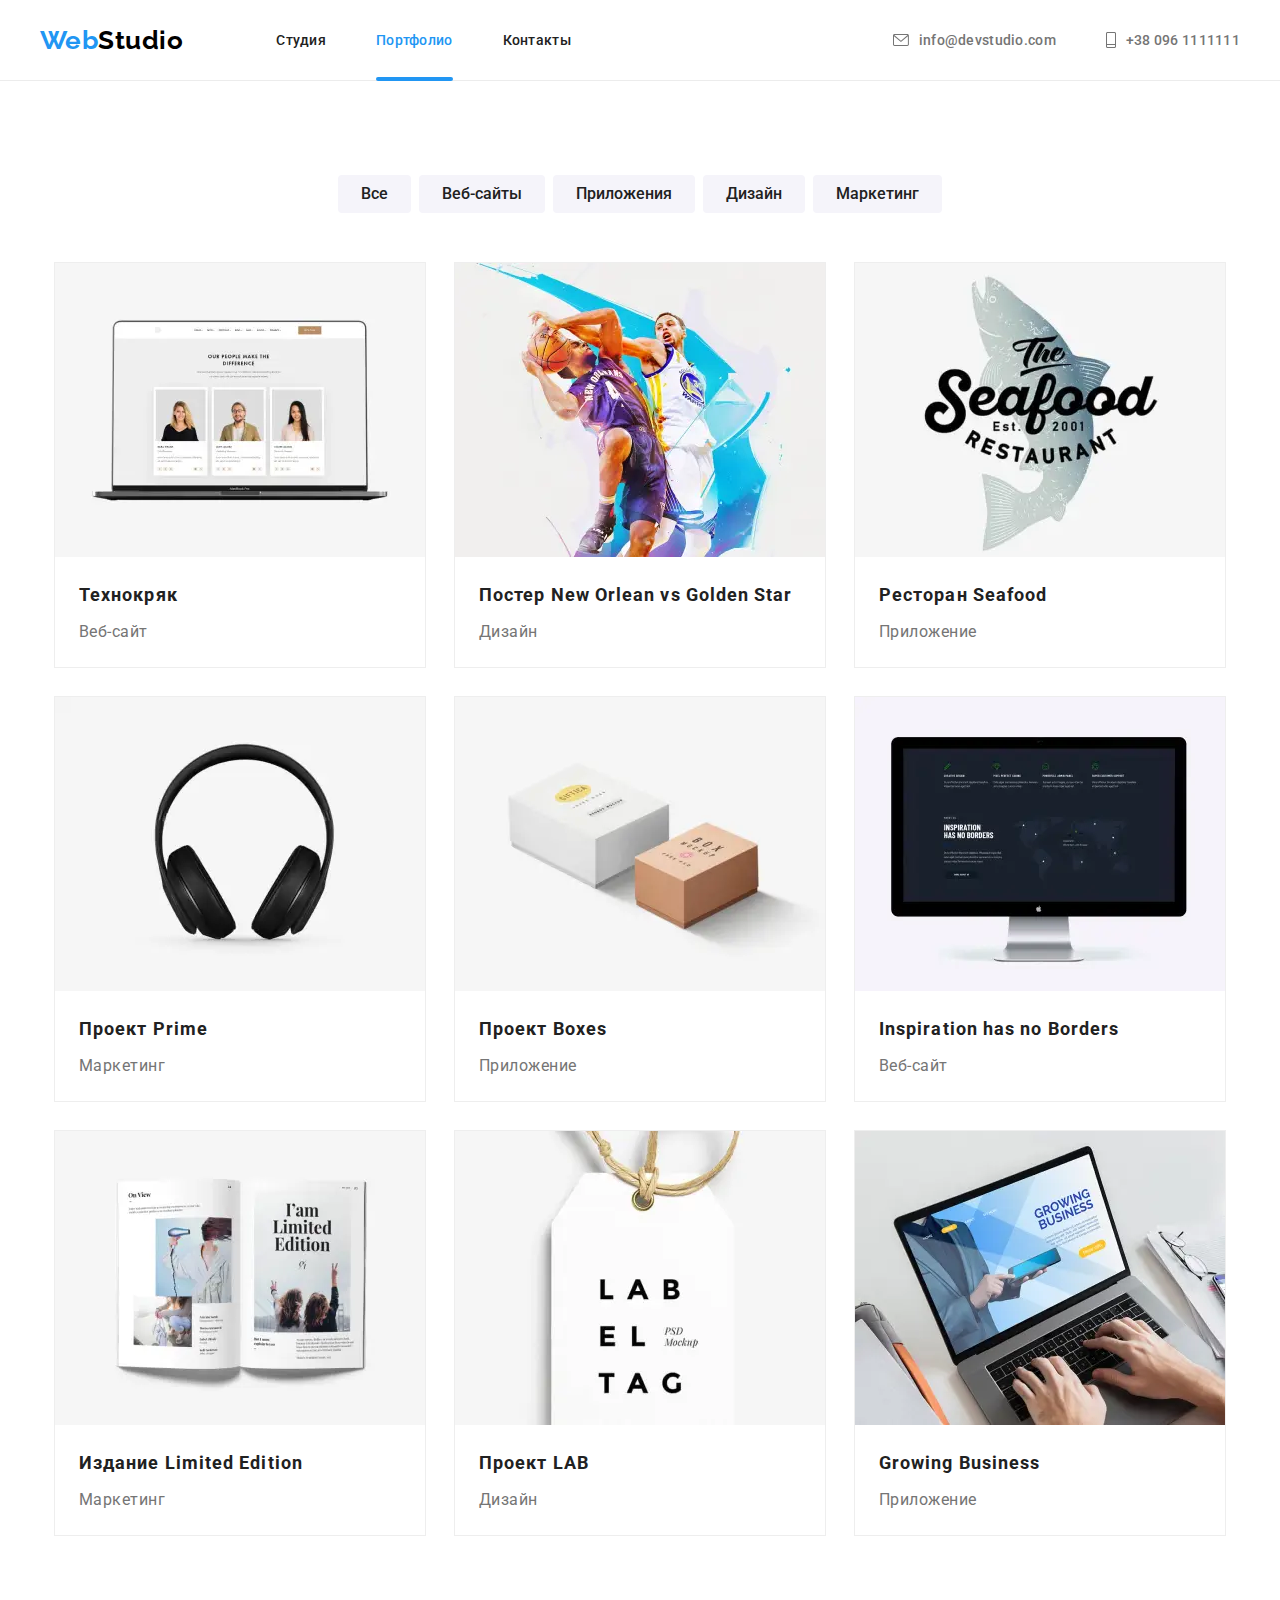
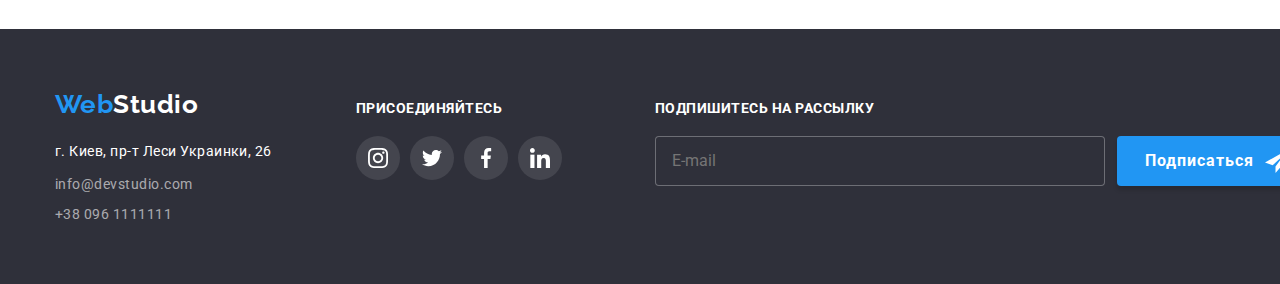
==== commit d0626d48: "правит картинки и элементы для 320" ====
--- a/portfolio.html
+++ b/portfolio.html
@@ -69,13 +69,13 @@
     
                 <ul class="mobile-nav list">
                     <li class="mobile-nav__item">
-                        <a href="" class="mobile-nav__link link">Студия</a>
+                        <a href="./index.html" class="mobile-nav__link link">Студия</a>
                     </li>
                     <li class="mobile-nav__item">
-                        <a href="" class="mobile-nav__link link">Портфолио</a>
+                        <a href="./portfolio.html" class="mobile-nav__link link">Портфолио</a>
                     </li>
                     <li class="mobile-nav__item">
-                        <a href="" class="mobile-nav__link link">Контакты</a>
+                        <a href="#" class="mobile-nav__link link">Контакты</a>
                     </li>
                 </ul>
                 <ul class="mobile-contacts list">
--- a/css/main.min.css
+++ b/css/main.min.css
@@ -1,2 +1,2 @@
-:root{--text-font: "Roboto", sans-serif;--main-text-color: #757575;--titles-text-color: #212121;--accent-color: #2196f3;--white-color: #ffffff;--black-color: #000000;--light-background: #f5f4fa;--dark-background: #2f303a;--footer-link-color: rgba(255, 255, 255, 0.6);--border-color: #afb1b8;--cubic: cubic-bezier(0.4, 0, 0.2, 1);--duration: 250ms}.visually-hidden{position:absolute !important;clip:rect(1px 1px 1px 1px);clip:rect(1px, 1px, 1px, 1px);padding:0 !important;border:0 !important;height:1px !important;width:1px !important;overflow:hidden}h1,h2,h3,h4,h5,h6,p{margin:0}ul,ol{margin:0;padding:0}img{display:block}a{display:block}.list{list-style:none}.link{text-decoration:none}.container{width:100%;padding-left:15px;padding-right:15px}.header .container{display:-webkit-box;display:-ms-flexbox;display:flex;-webkit-box-align:center;-ms-flex-align:center;align-items:center;-webkit-box-pack:justify;-ms-flex-pack:justify;justify-content:space-between;padding-top:10px;padding-bottom:10px;border-bottom:1px solid #ececec}.hero .container{width:100%;padding-top:118px;padding-bottom:118px}@media screen and (min-width: 480px){.container{width:480px;margin:0 auto}}@media screen and (min-width: 768px){.container{width:768px}.header .container{padding:0}.hero .container{padding-top:200px;padding-bottom:200px}.footer .container{display:-webkit-box;display:-ms-flexbox;display:flex;-ms-flex-wrap:wrap;flex-wrap:wrap;-ms-flex-pack:distribute;justify-content:space-around;-webkit-box-align:baseline;-ms-flex-align:baseline;align-items:baseline}}@media screen and (min-width: 1200px){.container{width:1200px}.footer .container{display:-webkit-box;display:-ms-flexbox;display:flex;-webkit-box-align:baseline;-ms-flex-align:baseline;align-items:baseline;-ms-flex-wrap:nowrap;flex-wrap:nowrap}}@media screen and (max-width: 767px){.footer .container{display:-webkit-box;display:-ms-flexbox;display:flex;-webkit-box-orient:vertical;-webkit-box-direction:normal;-ms-flex-direction:column;flex-direction:column;-webkit-box-align:center;-ms-flex-align:center;align-items:center}}body{font-family:var(--text-font);color:var(--main-text-color);letter-spacing:0.03em;background:var(--white-color)}.logo{font-family:Raleway;font-weight:700;font-size:26px;line-height:1.192;color:var(--accent-color)}.logo-black{color:var(--black-color)}.logo-white{color:var(--white-color)}.filter__btn{min-width:73px;border-radius:4px;border:none;padding:6px 23px;cursor:pointer;font-family:inherit;font-weight:500;font-size:16px;line-height:1.625;text-align:center;color:var(--titles-text-color);background:var(--light-background);-webkit-transition:color var(--duration) var(--cubic),background-color var(--duration) var(--cubic),-webkit-box-shadow var(--duration) var(--cubic);transition:color var(--duration) var(--cubic),background-color var(--duration) var(--cubic),-webkit-box-shadow var(--duration) var(--cubic);transition:color var(--duration) var(--cubic),background-color var(--duration) var(--cubic),box-shadow var(--duration) var(--cubic);transition:color var(--duration) var(--cubic),background-color var(--duration) var(--cubic),box-shadow var(--duration) var(--cubic),-webkit-box-shadow var(--duration) var(--cubic)}.filter__btn:hover,.filter__btn:focus{color:var(--white-color);background:var(--accent-color);-webkit-box-shadow:0px 3px 1px rgba(0,0,0,0.1),0px 1px 2px rgba(0,0,0,0.08),0px 2px 2px rgba(0,0,0,0.12);box-shadow:0px 3px 1px rgba(0,0,0,0.1),0px 1px 2px rgba(0,0,0,0.08),0px 2px 2px rgba(0,0,0,0.12);border-radius:4px}.social-list{display:-webkit-box;display:-ms-flexbox;display:flex;margin:0 auto}.social-list__item{width:44px;height:44px}.social-list__item:not(:last-child){margin-right:10px}.social-list__link{display:-webkit-box;display:-ms-flexbox;display:flex;-webkit-box-pack:center;-ms-flex-pack:center;justify-content:center;-webkit-box-align:center;-ms-flex-align:center;align-items:center;width:100%;height:100%;color:var(--border-color);background-color:transparent;border-radius:50%;-webkit-transition:color var(--duration) var(--cubic),background-color var(--duration) var(--cubic);transition:color var(--duration) var(--cubic),background-color var(--duration) var(--cubic)}.footer .social-list__link{background-color:rgba(255,255,255,0.1);color:var(--white-color);-webkit-transition:background-color var(--duration) var(--cubic);transition:background-color var(--duration) var(--cubic)}.social-list__link:hover,.social-list__link:focus{background-color:var(--accent-color);color:var(--white-color)}.team .social-list{margin-top:16px;width:206px}.backdrop{position:fixed;top:0;left:0;width:100%;height:100%;background-color:rgba(0,0,0,0.2);opacity:1;-webkit-transition:all var(--duration) var(--cubic);transition:all var(--duration) var(--cubic)}.modal{position:absolute;left:50%;top:50%;padding:40px;max-height:581px;width:528px;background-color:var(--white-color);-webkit-box-shadow:0px 1px 3px rgba(0,0,0,0.12),0px 1px 1px rgba(0,0,0,0.14),0px 2px 1px rgba(0,0,0,0.2);box-shadow:0px 1px 3px rgba(0,0,0,0.12),0px 1px 1px rgba(0,0,0,0.14),0px 2px 1px rgba(0,0,0,0.2);border-radius:4px;-webkit-transform:translate(-50%, -50%) scale(1);transform:translate(-50%, -50%) scale(1);opacity:1;-webkit-transition:opacity var(--duration) var(--cubic),-webkit-transform var(--duration) var(--cubic);transition:opacity var(--duration) var(--cubic),-webkit-transform var(--duration) var(--cubic);transition:opacity var(--duration) var(--cubic),transform var(--duration) var(--cubic);transition:opacity var(--duration) var(--cubic),transform var(--duration) var(--cubic),-webkit-transform var(--duration) var(--cubic)}.backdrop.is-hidden{opacity:0;visibility:hidden;pointer-events:none}.backdrop.is-hidden .modal{opacity:0;-webkit-transform:translate(-50%, -50%) scale(0.5);transform:translate(-50%, -50%) scale(0.5)}.modal-name{font-weight:700;font-size:20px;line-height:1.15;text-align:center;margin-bottom:12px;color:var(--titles-text-color)}.input-wrapper{position:relative;display:block}.modal-form{display:-webkit-box;display:-ms-flexbox;display:flex;-webkit-box-orient:vertical;-webkit-box-direction:normal;-ms-flex-direction:column;flex-direction:column}.modal-form__label{margin-bottom:10px;font-size:12px;line-height:1.167}.modal-form__input{display:block;margin-top:4px;padding-left:42px;width:100%;height:40px;border:1px solid rgba(33,33,33,0.2);border-radius:4px;-webkit-transition:border-color var(--duration) var(--cubic);transition:border-color var(--duration) var(--cubic)}.modal-form__comment{display:block;padding:16px 12px;margin-bottom:20px;margin-top:4px;width:100%;height:120px;border:1px solid rgba(33,33,33,0.2);border-radius:4px;resize:none;-webkit-transition:border-color var(--duration) var(--cubic);transition:border-color var(--duration) var(--cubic)}.modal-form__input:focus,.modal-form__comment:focus{outline:none;border-color:var(--accent-color)}.modal-form__comment::-webkit-input-placeholder{color:rgba(117,117,117,0.5)}.modal-form__comment:-ms-input-placeholder{color:rgba(117,117,117,0.5)}.modal-form__comment::-ms-input-placeholder{color:rgba(117,117,117,0.5)}.modal-form__comment::placeholder{color:rgba(117,117,117,0.5)}.modal-form__link{display:inline-block;color:var(--accent-color)}.checkbox-label{position:relative;font-size:14px;line-height:1.71}.modal-form__checkbox:checked+.checkbox-label{color:var(--accent-color)}.checkbox-text{margin-left:35px}.checkbox-element{position:absolute;left:10px;top:50%;-webkit-transform:translateY(-50%);transform:translateY(-50%);width:16px;height:15px;background-image:url(../img/studio-imgs/checkbox-empty.svg);fill:var(--titles-text-color);outline:0px solid #ffffff;-webkit-transition:outline var(--duration) var(--cubic);transition:outline var(--duration) var(--cubic)}.modal-form__checkbox:checked+.checkbox-element{background-image:url(../img/studio-imgs/checkbox-checked.svg)}.modal-form__checkbox:focus+.checkbox-element{outline:1px solid var(--accent-color)}.close-btn{position:absolute;top:8px;right:8px;display:-webkit-box;display:-ms-flexbox;display:flex;-webkit-box-pack:center;-ms-flex-pack:center;justify-content:center;-webkit-box-align:center;-ms-flex-align:center;align-items:center;width:30px;height:30px;background:var(--white-color);border:1px solid rgba(0,0,0,0.1);border-radius:50%;-webkit-box-sizing:border-box;box-sizing:border-box;cursor:pointer}.modal-form__btn{margin:0 auto;margin-top:30px;width:200px;height:50px;border-radius:4px;border:none;background-color:var(--accent-color);color:var(--white-color);-webkit-box-shadow:0px 4px 4px rgba(0,0,0,0.15);box-shadow:0px 4px 4px rgba(0,0,0,0.15);font-family:inherit;text-align:center;font-weight:700;font-size:16px;line-height:1.87;letter-spacing:0.06em;cursor:pointer}@media screen and (max-width: 1199px){.modal{padding:40px;max-width:450px;max-height:609px;width:95%;height:95%;overflow:scroll}.checkbox-label{position:relative;font-size:12px;line-height:1.167}.checkbox-text{margin-left:20px}.checkbox-element{position:absolute;left:0;top:50%}}.icon{fill:currentColor}.header .icon{margin-right:10px}.icon-modal{position:absolute;top:50%;left:12px;-webkit-transform:translateY(-50%);transform:translateY(-50%);-webkit-transition:fill var(--duration) var(--cubic);transition:fill var(--duration) var(--cubic)}.modal-form__input:focus+.icon-modal{fill:var(--accent-color)}.sub-title{font-weight:700;font-size:36px;line-height:1.167;text-align:center;color:var(--titles-text-color)}@media screen and (max-width: 767px){.nav-list,.contacts-list{display:none}.burger-btn{background-color:transparent;border:none;padding:0;height:40px;cursor:pointer;-webkit-transition:fill var(--duration) var(--cubic);transition:fill var(--duration) var(--cubic)}.burger-btn:hover,.burger-btn:focus{fill:var(--accent-color)}.burger-icon,.close-menu-icon{width:40px;height:40px}.mobile-menu{position:absolute;top:0;left:50%;-webkit-transform:translateX(-50%) translateY(-500%);transform:translateX(-50%) translateY(-500%);-webkit-transition:-webkit-transform var(--duration) var(--cubic);transition:-webkit-transform var(--duration) var(--cubic);transition:transform var(--duration) var(--cubic);transition:transform var(--duration) var(--cubic), -webkit-transform var(--duration) var(--cubic);width:100%;max-width:480px;height:100vh;padding-top:48px;padding-left:40px;background-color:var(--white-color)}.mobile-menu.is-open{-webkit-transform:translateX(-50%) translateY(0);transform:translateX(-50%) translateY(0)}.close-menu-btn{position:absolute;top:10px;right:15px;border:none;background-color:transparent;cursor:pointer;-webkit-transition:fill var(--duration) var(--cubic);transition:fill var(--duration) var(--cubic)}.close-menu-btn:hover,.close-menu-btn:focus{fill:var(--accent-color)}.mobile-nav{font-weight:500;font-size:40px;line-height:1.119;letter-spacing:0.02em}.mobile-nav__item:not(:last-child){margin-bottom:30px}.mobile-nav__link{color:var(--titles-text-color);-webkit-transition:color var(--duration) var(--cubic);transition:color var(--duration) var(--cubic)}.mobile-nav__link:focus,.mobile-nav__link:hover{color:var(--accent-color)}.mobile-contacts{margin-top:100px;font-weight:500;font-size:24px;line-height:1.167;letter-spacing:0.02em}.mobile-contacts__phone{margin-bottom:32px}.mobile-contacts__link{color:var(--main-text-color);-webkit-transition:color var(--duration) var(--cubic),font-size var(--duration) var(--cubic);transition:color var(--duration) var(--cubic),font-size var(--duration) var(--cubic)}.mobile-contacts__link:hover,.mobile-contacts__link:focus{font-size:34px;line-height:1.176;color:var(--accent-color)}.mobile-soc{display:-webkit-box;display:-ms-flexbox;display:flex;margin-top:64px;width:357px}.mobile-soc__link{font-size:18px;line-height:1.22;letter-spacing:0.02em;color:var(--accent-color)}.mobile-soc__item:not(:last-child){padding-right:10px;border-right:1px solid rgba(33,33,33,0.2)}.mobile-soc__item:not(:first-child){padding-left:10px}}@media screen and (min-width: 768px){.mobile-menu,.burger-btn{display:none}.nav{display:-webkit-box;display:-ms-flexbox;display:flex;-webkit-box-align:center;-ms-flex-align:center;align-items:center}.nav-list{display:-webkit-box;display:-ms-flexbox;display:flex;-webkit-box-align:center;-ms-flex-align:center;align-items:center;margin-left:88px}.nav-list__point:not(:last-child){position:relative;margin-right:50px}.nav-list__link{display:-webkit-box;display:-ms-flexbox;display:flex;-webkit-box-align:center;-ms-flex-align:center;align-items:center;padding-top:32px;padding-bottom:32px;font-weight:500;font-size:14px;line-height:1.143;letter-spacing:0.02em;color:var(--titles-text-color);fill:var(--main-text-color);-webkit-transition:color var(--duration) var(--cubic);transition:color var(--duration) var(--cubic)}.nav-list__link:hover,.nav-list__link:focus,.contacts-list__link:hover,.contacts-list__link:focus,.footer-contact-link:hover,.footer-contact-link:focus{color:var(--accent-color)}.current{color:var(--accent-color)}.current::after{position:absolute;bottom:-1px;display:block;content:"";width:100%;height:4px;border-radius:2px;background-color:var(--accent-color)}.contacts-list__link{display:-webkit-box;display:-ms-flexbox;display:flex;-webkit-box-align:center;-ms-flex-align:center;align-items:center;font-weight:500;font-size:14px;line-height:1.143;letter-spacing:0.02em;color:var(--main-text-color);fill:var(--main-text-color);-webkit-transition:color var(--duration) var(--cubic);transition:color var(--duration) var(--cubic)}.contacts-list__link:first-child{margin-bottom:10px}}@media screen and (min-width: 1200px){.nav-list{margin-left:93px}.contacts-list{display:-webkit-box;display:-ms-flexbox;display:flex;-webkit-box-align:center;-ms-flex-align:center;align-items:center;margin-left:auto}.contacts-list__item:not(:last-child){margin-right:50px}.contacts-list__link:first-child{margin-bottom:0}}.hero{background:var(--dark-background);background-position:50%}.hero-button{display:-webkit-box;display:-ms-flexbox;display:flex;margin:30px auto;min-width:200px;height:50px;border-radius:4px;border:none;padding:10px 33px;cursor:pointer;font-weight:700;font-size:16px;line-height:1.875;-webkit-box-align:center;-ms-flex-align:center;align-items:center;text-align:center;letter-spacing:0.06em;color:var(--white-color);background-color:var(--accent-color);-webkit-box-shadow:0px 4px 4px rgba(0,0,0,0.15);box-shadow:0px 4px 4px rgba(0,0,0,0.15)}.hero-title{margin:0 auto;font-weight:900;font-size:26px;line-height:1.615;text-align:center;letter-spacing:0.06em;text-transform:uppercase;color:var(--white-color)}@media screen and (max-width: 767px){.hero{background-image:-webkit-gradient(linear, left top, left bottom, from(rgba(47,48,58,0.4)), to(rgba(47,48,58,0.4))),url("../../img/studio-imgs/mobile/header-img-mob.jpg");background-image:linear-gradient(rgba(47,48,58,0.4), rgba(47,48,58,0.4)),url("../../img/studio-imgs/mobile/header-img-mob.jpg");background-size:cover}}@media screen and (min-device-pixel-ratio: 2) and (min-width: 320px), screen and (-webkit-min-device-pixel-ratio: 2) and (min-width: 320px), screen and (min-resolution: 192dpi) and (min-width: 320px), screen and (min-resolution: 2dppx) and (min-width: 320px){.hero{background-image:-webkit-gradient(linear, left top, left bottom, from(rgba(47,48,58,0.4)), to(rgba(47,48,58,0.4))),url("../../img/studio-imgs/mobile/header-img-mob@2x.jpg");background-image:linear-gradient(rgba(47,48,58,0.4), rgba(47,48,58,0.4)),url("../../img/studio-imgs/mobile/header-img-mob@2x.jpg")}}@media screen and (min-width: 768px){.hero{background-image:-webkit-gradient(linear, left top, left bottom, from(rgba(47,48,58,0.4)), to(rgba(47,48,58,0.4))),url("../../img/studio-imgs/tablet/header-img-tabl.jpg");background-image:linear-gradient(rgba(47,48,58,0.4), rgba(47,48,58,0.4)),url("../../img/studio-imgs/tablet/header-img-tabl.jpg");background-size:cover}}@media screen and (min-device-pixel-ratio: 2) and (min-width: 768px), screen and (-webkit-min-device-pixel-ratio: 2) and (min-width: 768px), screen and (min-resolution: 192dpi) and (min-width: 768px), screen and (min-resolution: 2dppx) and (min-width: 768px){.hero{background-image:-webkit-gradient(linear, left top, left bottom, from(rgba(47,48,58,0.4)), to(rgba(47,48,58,0.4))),url("../../img/studio-imgs/tablet/header-img-tabl@2x.jpg");background-image:linear-gradient(rgba(47,48,58,0.4), rgba(47,48,58,0.4)),url("../../img/studio-imgs/tablet/header-img-tabl@2x.jpg")}}@media screen and (min-width: 1200px){.hero{background-image:-webkit-gradient(linear, left top, left bottom, from(rgba(47,48,58,0.4)), to(rgba(47,48,58,0.4))),url("../../img/studio-imgs/desktop/header-img-desk.jpg");background-image:linear-gradient(rgba(47,48,58,0.4), rgba(47,48,58,0.4)),url("../../img/studio-imgs/desktop/header-img-desk.jpg");background-size:cover}.hero-title{font-weight:900;font-size:44px;line-height:1.364}}@media screen and (min-device-pixel-ratio: 2) and (min-width: 1200px), screen and (-webkit-min-device-pixel-ratio: 2) and (min-width: 1200px), screen and (min-resolution: 192dpi) and (min-width: 1200px), screen and (min-resolution: 2dppx) and (min-width: 1200px){.hero{background-image:-webkit-gradient(linear, left top, left bottom, from(rgba(47,48,58,0.4)), to(rgba(47,48,58,0.4))),url("../../img/studio-imgs/desktop/header-img-desk@2x.jpg");background-image:linear-gradient(rgba(47,48,58,0.4), rgba(47,48,58,0.4)),url("../../img/studio-imgs/desktop/header-img-desk@2x.jpg")}}.features{padding-top:60px}.features-icon{width:70px;height:70px}.icon-box{display:-webkit-box;display:-ms-flexbox;display:flex;-webkit-box-pack:center;-ms-flex-pack:center;justify-content:center;-webkit-box-align:center;-ms-flex-align:center;align-items:center;border-radius:4px;height:120px;background-color:var(--light-background);margin-bottom:30px}.features-list__item{margin-bottom:30px;min-height:226px}.features-list__name{font-weight:700;font-size:14px;line-height:1.143;text-transform:uppercase;color:var(--titles-text-color)}.features-list__description{margin-top:10px;font-weight:normal;font-size:14px;line-height:1.714}@media screen and (max-width: 767px){.icon-box{width:100%}.features-list__name{text-align:center}}@media screen and (min-width: 767px){.features-list{display:-webkit-box;display:-ms-flexbox;display:flex;-webkit-box-pack:center;-ms-flex-pack:center;justify-content:center;-ms-flex-wrap:wrap;flex-wrap:wrap}.features-list__item{width:251px;margin-right:30px}}@media screen and (min-width: 1200px){.features-list{-webkit-box-pack:justify;-ms-flex-pack:justify;justify-content:space-between}.features-list__item{width:270px;height:251px;margin:0}.features{padding-top:94px}}@media screen and (max-width: 1199px){.service{display:none}}@media screen and (min-width: 1200px){.service{padding-top:94px;padding-bottom:94px}.service-list{display:-webkit-box;display:-ms-flexbox;display:flex;margin-top:50px;-webkit-box-pack:justify;-ms-flex-pack:justify;justify-content:space-between}.service-list__item{position:relative;width:370px;height:294px}.service-list__name{position:absolute;bottom:0;padding:27px;width:370px;height:70px;background:rgba(47,48,58,0.8);font-weight:700;font-size:14px;line-height:1.143;text-align:center;text-transform:uppercase;color:var(--white-color)}}.team{background:var(--light-background)}.members-list{margin-top:50px}.members-item{width:450px;-webkit-box-shadow:0px 1px 3px rgba(0,0,0,0.12),0px 1px 1px rgba(0,0,0,0.14),0px 2px 1px rgba(70,44,44,0.2);box-shadow:0px 1px 3px rgba(0,0,0,0.12),0px 1px 1px rgba(0,0,0,0.14),0px 2px 1px rgba(70,44,44,0.2);border-radius:0px 0px 4px 4px;margin-bottom:30px}.member-name{font-weight:500;font-size:16px;line-height:1.188;text-align:center;color:var(--titles-text-color)}.member-position{margin-top:10px;font-size:16px;line-height:1.188;text-align:center}.member-decription{padding:30px}@media screen and (min-width: 768px){.members-list{display:-webkit-box;display:-ms-flexbox;display:flex;-ms-flex-wrap:wrap;flex-wrap:wrap}.members-item{width:354px}.members-item:not(:nth-child(2n)){margin-right:30px}.members-item:nth-last-child(n+2){margin-bottom:30px}}@media screen and (max-width: 1199px){.team{padding-bottom:60px;padding-top:60px}.sub-title{font-size:28px;line-height:1.179}}@media screen and (min-width: 1200px){.team{padding-bottom:94px;padding-top:94px}.members-item{width:270px}.members-item:not(:last-child){margin-right:30px}}.clients-list{display:-webkit-box;display:-ms-flexbox;display:flex;-ms-flex-wrap:wrap;flex-wrap:wrap;margin-top:50px;-webkit-box-pack:center;-ms-flex-pack:center;justify-content:center}.clients-list__item{width:170px;height:90px}.clients-list__link{display:-webkit-box;display:-ms-flexbox;display:flex;-webkit-box-pack:center;-ms-flex-pack:center;justify-content:center;-webkit-box-align:center;-ms-flex-align:center;align-items:center;width:100%;height:100%;border:1px solid var(--border-color);border-radius:4px;color:var(--border-color);-webkit-transition:border-color var(--duration) var(--cubic),color var(--duration) var(--cubic);transition:border-color var(--duration) var(--cubic),color var(--duration) var(--cubic)}.clients-list__link:hover,.clients-list__link:focus{border-color:var(--accent-color);color:var(--accent-color)}@media screen and (max-width: 767px){.clients-list__item:nth-last-child(n+2){margin-bottom:30px}.clients-list__item:not(:nth-child(2n)){margin-right:30px}}@media screen and (min-width: 768px) and (max-width: 1199px){.clients-list__item:nth-last-child(n+3){margin-bottom:30px}.clients-list__item:not(:nth-child(3n)){margin-right:30px}}@media screen and (max-width: 1199px){.clients{padding-top:60px;padding-bottom:60px}}@media screen and (min-width: 1200px){.clients{padding-top:94px;padding-bottom:94px}.clients-list__item:not(:last-child){margin-right:30px}}.footer{padding-top:60px;padding-bottom:60px;min-height:252px;background:var(--dark-background);margin:0 auto}.footer-address{font-size:14px;line-height:1.714;color:var(--white-color)}.address{font-style:normal;margin-top:20px}.footer-contact-item{margin-top:9px;width:231px;height:21px}.footer-contact-link{display:inline-block;font-size:14px;line-height:1.714;color:var(--white-color);color:var(--footer-link-color);font-style:normal;width:100%;height:100%;-webkit-transition:color var(--duration) var(--cubic);transition:color var(--duration) var(--cubic)}.join{font-weight:700;font-size:14px;line-height:1.142;text-transform:uppercase;color:var(--white-color);margin-bottom:20px}.footer-submit-btn{display:-webkit-box;display:-ms-flexbox;display:flex;-webkit-box-pack:justify;-ms-flex-pack:justify;justify-content:space-between;-webkit-box-align:center;-ms-flex-align:center;align-items:center;margin:0 auto;padding:10px 28px;min-width:200px;height:50px;color:var(--white-color);background:var(--accent-color);-webkit-box-shadow:0px 4px 4px rgba(0,0,0,0.15);box-shadow:0px 4px 4px rgba(0,0,0,0.15);border:none;border-radius:4px;font-weight:700;font-size:16px;line-height:1.87;letter-spacing:0.06em;cursor:pointer}@media screen and (min-width: 320px){.footer-social,.subscribe{margin-top:60px}.subscribe-mail{min-width:450px;height:50px;padding:15px 16px;background-color:var(--dark-background);border-radius:4px;border:1px solid rgba(255,255,255,0.3);font-weight:400;font-size:16px;line-height:1.25;color:var(--white-color)}}@media screen and (min-width: 768px){.footer-social{margin-left:165px;margin-top:0}}@media screen and (max-width: 1199px){.footer{text-align:center}.footer-submit-btn{margin-top:20px}}@media screen and (min-width: 1200px){.footer-submit-btn{margin-left:12px}.footer-contacts{margin-right:70px}.footer-social{margin-right:93px;margin-left:0}.footer-form{display:-webkit-box;display:-ms-flexbox;display:flex}.subscribe{margin-top:0}.subscribe-mail{min-width:358px}}.portfolio{padding-top:60px;padding-bottom:60px}.filter{display:-webkit-box;display:-ms-flexbox;display:flex;-webkit-box-pack:center;-ms-flex-pack:center;justify-content:center;margin-bottom:40px}.filter__item:not(:last-child){margin-right:8px}.example-img-wrapper{position:relative;overflow:hidden}.overlay{position:absolute;top:0;left:0;width:100%;height:100%;padding:63px 24px;font-size:18px;line-height:1.56;overflow:auto;background-color:rgba(33,150,243,0.9);color:var(--white-color);-webkit-transform:translateY(101%);transform:translateY(101%);-webkit-transition:-webkit-transform var(--duration) var(--cubic);transition:-webkit-transform var(--duration) var(--cubic);transition:transform var(--duration) var(--cubic);transition:transform var(--duration) var(--cubic), -webkit-transform var(--duration) var(--cubic)}.example-link:hover .overlay,.example-link:focus .overlay{-webkit-transform:translateY(0);transform:translateY(0)}.examples-list{display:-webkit-box;display:-ms-flexbox;display:flex;-ms-flex-wrap:wrap;flex-wrap:wrap;margin:-15px}.example{outline:1px solid #eeeeee;margin:15px;width:450px;height:404px;-webkit-transition:-webkit-box-shadow var(--duration) var(--cubic);transition:-webkit-box-shadow var(--duration) var(--cubic);transition:box-shadow var(--duration) var(--cubic);transition:box-shadow var(--duration) var(--cubic), -webkit-box-shadow var(--duration) var(--cubic)}.example:hover,.example:focus{-webkit-box-shadow:0px 1px 1px rgba(0,0,0,0.12),0px 4px 4px rgba(0,0,0,0.06),1px 4px 6px rgba(0,0,0,0.16);box-shadow:0px 1px 1px rgba(0,0,0,0.12),0px 4px 4px rgba(0,0,0,0.06),1px 4px 6px rgba(0,0,0,0.16)}.example-link{color:inherit;width:100%;height:100%}.example-description{padding:20px 24px}.example-name{margin-bottom:4px;font-weight:700;font-size:18px;line-height:2;letter-spacing:0.06em;color:var(--titles-text-color)}.example-sort{font-size:16px;line-height:1.875}@media screen and (max-width: 767px){.filter{-ms-flex-wrap:wrap;flex-wrap:wrap;-webkit-box-pack:left;-ms-flex-pack:left;justify-content:left}.filter__item:first-child{margin-bottom:15px}}@media screen and (min-width: 768px){.filter{margin-bottom:30px}.example{width:354px;height:440px}}@media screen and (min-width: 1200px){.portfolio{padding-top:94px;padding-bottom:94px}.filter{-webkit-box-pack:center;-ms-flex-pack:center;justify-content:center;-ms-flex-wrap:nowrap;flex-wrap:nowrap;margin-bottom:50px}.example{width:370px;height:404px}}
+:root{--text-font: "Roboto", sans-serif;--main-text-color: #757575;--titles-text-color: #212121;--accent-color: #2196f3;--white-color: #ffffff;--black-color: #000000;--light-background: #f5f4fa;--dark-background: #2f303a;--footer-link-color: rgba(255, 255, 255, 0.6);--border-color: #afb1b8;--cubic: cubic-bezier(0.4, 0, 0.2, 1);--duration: 250ms}.visually-hidden{position:absolute !important;clip:rect(1px 1px 1px 1px);clip:rect(1px, 1px, 1px, 1px);padding:0 !important;border:0 !important;height:1px !important;width:1px !important;overflow:hidden}h1,h2,h3,h4,h5,h6,p{margin:0}ul,ol{margin:0;padding:0}img{display:block;width:100%;height:auto}a{display:block}.list{list-style:none}.link{text-decoration:none}.container{width:100%;padding-left:15px;padding-right:15px}.header .container{display:-webkit-box;display:-ms-flexbox;display:flex;-webkit-box-align:center;-ms-flex-align:center;align-items:center;-webkit-box-pack:justify;-ms-flex-pack:justify;justify-content:space-between;padding-top:10px;padding-bottom:10px}.hero .container{width:100%;padding-top:118px;padding-bottom:118px}@media screen and (min-width: 480px){.container{width:480px;margin:0 auto}}@media screen and (min-width: 768px){.container{width:768px}.header .container{padding:0}.hero .container{padding-top:200px;padding-bottom:200px}.footer .container{display:-webkit-box;display:-ms-flexbox;display:flex;-ms-flex-wrap:wrap;flex-wrap:wrap;-ms-flex-pack:distribute;justify-content:space-around;-webkit-box-align:baseline;-ms-flex-align:baseline;align-items:baseline}}@media screen and (min-width: 1200px){.container{width:1200px}.footer .container{display:-webkit-box;display:-ms-flexbox;display:flex;-webkit-box-align:baseline;-ms-flex-align:baseline;align-items:baseline;-ms-flex-wrap:nowrap;flex-wrap:nowrap}}@media screen and (max-width: 767px){.footer .container{display:-webkit-box;display:-ms-flexbox;display:flex;-webkit-box-orient:vertical;-webkit-box-direction:normal;-ms-flex-direction:column;flex-direction:column;-webkit-box-align:center;-ms-flex-align:center;align-items:center}}body{font-family:var(--text-font);color:var(--main-text-color);letter-spacing:0.03em;background:var(--white-color)}.logo{font-family:Raleway;font-weight:700;font-size:26px;line-height:1.192;color:var(--accent-color)}.logo-black{color:var(--black-color)}.logo-white{color:var(--white-color)}.filter__btn{min-width:73px;border-radius:4px;border:none;padding:6px 23px;cursor:pointer;font-family:inherit;font-weight:500;font-size:16px;line-height:1.625;text-align:center;color:var(--titles-text-color);background:var(--light-background);-webkit-transition:color var(--duration) var(--cubic),background-color var(--duration) var(--cubic),-webkit-box-shadow var(--duration) var(--cubic);transition:color var(--duration) var(--cubic),background-color var(--duration) var(--cubic),-webkit-box-shadow var(--duration) var(--cubic);transition:color var(--duration) var(--cubic),background-color var(--duration) var(--cubic),box-shadow var(--duration) var(--cubic);transition:color var(--duration) var(--cubic),background-color var(--duration) var(--cubic),box-shadow var(--duration) var(--cubic),-webkit-box-shadow var(--duration) var(--cubic)}.filter__btn:hover,.filter__btn:focus{color:var(--white-color);background:var(--accent-color);-webkit-box-shadow:0px 3px 1px rgba(0,0,0,0.1),0px 1px 2px rgba(0,0,0,0.08),0px 2px 2px rgba(0,0,0,0.12);box-shadow:0px 3px 1px rgba(0,0,0,0.1),0px 1px 2px rgba(0,0,0,0.08),0px 2px 2px rgba(0,0,0,0.12);border-radius:4px}.social-list{display:-webkit-box;display:-ms-flexbox;display:flex;margin:0 auto}.social-list__item{width:44px;height:44px}.social-list__item:not(:last-child){margin-right:10px}.social-list__link{display:-webkit-box;display:-ms-flexbox;display:flex;-webkit-box-pack:center;-ms-flex-pack:center;justify-content:center;-webkit-box-align:center;-ms-flex-align:center;align-items:center;width:100%;height:100%;color:var(--border-color);background-color:transparent;border-radius:50%;-webkit-transition:color var(--duration) var(--cubic),background-color var(--duration) var(--cubic);transition:color var(--duration) var(--cubic),background-color var(--duration) var(--cubic)}.footer .social-list__link{background-color:rgba(255,255,255,0.1);color:var(--white-color);-webkit-transition:background-color var(--duration) var(--cubic);transition:background-color var(--duration) var(--cubic)}.social-list__link:hover,.social-list__link:focus{background-color:var(--accent-color);color:var(--white-color)}.team .social-list{margin-top:16px;width:206px}.backdrop{position:fixed;top:0;left:0;width:100%;height:100%;background-color:rgba(0,0,0,0.2);opacity:1;-webkit-transition:all var(--duration) var(--cubic);transition:all var(--duration) var(--cubic)}.modal{position:absolute;left:50%;top:50%;padding:40px;max-height:581px;width:528px;background-color:var(--white-color);-webkit-box-shadow:0px 1px 3px rgba(0,0,0,0.12),0px 1px 1px rgba(0,0,0,0.14),0px 2px 1px rgba(0,0,0,0.2);box-shadow:0px 1px 3px rgba(0,0,0,0.12),0px 1px 1px rgba(0,0,0,0.14),0px 2px 1px rgba(0,0,0,0.2);border-radius:4px;-webkit-transform:translate(-50%, -50%) scale(1);transform:translate(-50%, -50%) scale(1);opacity:1;-webkit-transition:opacity var(--duration) var(--cubic),-webkit-transform var(--duration) var(--cubic);transition:opacity var(--duration) var(--cubic),-webkit-transform var(--duration) var(--cubic);transition:opacity var(--duration) var(--cubic),transform var(--duration) var(--cubic);transition:opacity var(--duration) var(--cubic),transform var(--duration) var(--cubic),-webkit-transform var(--duration) var(--cubic)}.backdrop.is-hidden{opacity:0;visibility:hidden;pointer-events:none}.backdrop.is-hidden .modal{opacity:0;-webkit-transform:translate(-50%, -50%) scale(0.5);transform:translate(-50%, -50%) scale(0.5)}.modal-name{font-weight:700;font-size:20px;line-height:1.15;text-align:center;margin-bottom:12px;color:var(--titles-text-color)}.input-wrapper{position:relative;display:block}.modal-form{display:-webkit-box;display:-ms-flexbox;display:flex;-webkit-box-orient:vertical;-webkit-box-direction:normal;-ms-flex-direction:column;flex-direction:column}.modal-form__label{margin-bottom:10px;font-size:12px;line-height:1.167}.modal-form__input{display:block;margin-top:4px;padding-left:42px;width:100%;height:40px;border:1px solid rgba(33,33,33,0.2);border-radius:4px;-webkit-transition:border-color var(--duration) var(--cubic);transition:border-color var(--duration) var(--cubic)}.modal-form__comment{display:block;padding:16px 12px;margin-bottom:20px;margin-top:4px;width:100%;height:120px;border:1px solid rgba(33,33,33,0.2);border-radius:4px;resize:none;-webkit-transition:border-color var(--duration) var(--cubic);transition:border-color var(--duration) var(--cubic)}.modal-form__input:focus,.modal-form__comment:focus{outline:none;border-color:var(--accent-color)}.modal-form__comment::-webkit-input-placeholder{color:rgba(117,117,117,0.5)}.modal-form__comment:-ms-input-placeholder{color:rgba(117,117,117,0.5)}.modal-form__comment::-ms-input-placeholder{color:rgba(117,117,117,0.5)}.modal-form__comment::placeholder{color:rgba(117,117,117,0.5)}.modal-form__link{display:inline-block;color:var(--accent-color)}.checkbox-label{position:relative;font-size:14px;line-height:1.71}.modal-form__checkbox:checked+.checkbox-label{color:var(--accent-color)}.checkbox-text{margin-left:35px}.checkbox-element{position:absolute;left:10px;top:50%;-webkit-transform:translateY(-50%);transform:translateY(-50%);width:16px;height:15px;background-image:url(../img/studio-imgs/checkbox-empty.svg);fill:var(--titles-text-color);outline:0px solid #ffffff;-webkit-transition:outline var(--duration) var(--cubic);transition:outline var(--duration) var(--cubic)}.modal-form__checkbox:checked+.checkbox-element{background-image:url(../img/studio-imgs/checkbox-checked.svg)}.modal-form__checkbox:focus+.checkbox-element{outline:1px solid var(--accent-color)}.close-btn{position:absolute;top:8px;right:8px;display:-webkit-box;display:-ms-flexbox;display:flex;-webkit-box-pack:center;-ms-flex-pack:center;justify-content:center;-webkit-box-align:center;-ms-flex-align:center;align-items:center;width:30px;height:30px;background:var(--white-color);border:1px solid rgba(0,0,0,0.1);border-radius:50%;-webkit-box-sizing:border-box;box-sizing:border-box;cursor:pointer}.modal-form__btn{margin:0 auto;margin-top:30px;width:200px;height:50px;border-radius:4px;border:none;background-color:var(--accent-color);color:var(--white-color);-webkit-box-shadow:0px 4px 4px rgba(0,0,0,0.15);box-shadow:0px 4px 4px rgba(0,0,0,0.15);font-family:inherit;text-align:center;font-weight:700;font-size:16px;line-height:1.87;letter-spacing:0.06em;cursor:pointer}@media screen and (max-width: 1199px){.modal{padding:40px;max-width:450px;max-height:609px;width:95%;height:95%;overflow:scroll}.checkbox-label{position:relative;font-size:12px;line-height:1.167}.checkbox-text{margin-left:20px}.checkbox-element{position:absolute;left:0;top:50%}}.icon{fill:currentColor}.header .icon{margin-right:10px}.icon-modal{position:absolute;top:50%;left:12px;-webkit-transform:translateY(-50%);transform:translateY(-50%);-webkit-transition:fill var(--duration) var(--cubic);transition:fill var(--duration) var(--cubic)}.modal-form__input:focus+.icon-modal{fill:var(--accent-color)}.sub-title{font-weight:700;font-size:36px;line-height:1.167;text-align:center;color:var(--titles-text-color)}.header{border-bottom:1px solid #ececec}@media screen and (max-width: 767px){.nav-list,.contacts-list{display:none}.burger-btn{background-color:transparent;border:none;padding:0;height:40px;cursor:pointer;-webkit-transition:fill var(--duration) var(--cubic);transition:fill var(--duration) var(--cubic)}.burger-btn:hover,.burger-btn:focus{fill:var(--accent-color)}.burger-icon,.close-menu-icon{width:40px;height:40px}.mobile-menu{position:absolute;top:0;left:50%;-webkit-transform:translateX(-50%) translateY(-500%);transform:translateX(-50%) translateY(-500%);-webkit-transition:-webkit-transform var(--duration) var(--cubic);transition:-webkit-transform var(--duration) var(--cubic);transition:transform var(--duration) var(--cubic);transition:transform var(--duration) var(--cubic), -webkit-transform var(--duration) var(--cubic);width:100%;max-width:480px;height:100vh;padding-top:48px;padding-left:40px;background-color:var(--white-color)}.mobile-menu.is-open{-webkit-transform:translateX(-50%) translateY(0);transform:translateX(-50%) translateY(0)}.close-menu-btn{position:absolute;top:10px;right:15px;border:none;background-color:transparent;cursor:pointer;-webkit-transition:fill var(--duration) var(--cubic);transition:fill var(--duration) var(--cubic)}.close-menu-btn:hover,.close-menu-btn:focus{fill:var(--accent-color)}.mobile-nav{font-weight:500;font-size:40px;line-height:1.119;letter-spacing:0.02em}.mobile-nav__item:not(:last-child){margin-bottom:30px}.mobile-nav__link{color:var(--titles-text-color);-webkit-transition:color var(--duration) var(--cubic);transition:color var(--duration) var(--cubic)}.mobile-nav__link:focus,.mobile-nav__link:hover{color:var(--accent-color)}.mobile-contacts{margin-top:100px;font-weight:500;font-size:24px;line-height:1.167;letter-spacing:0.02em}.mobile-contacts__phone{margin-bottom:32px}.mobile-contacts__link{color:var(--main-text-color);-webkit-transition:color var(--duration) var(--cubic),font-size var(--duration) var(--cubic);transition:color var(--duration) var(--cubic),font-size var(--duration) var(--cubic)}.mobile-contacts__link:hover,.mobile-contacts__link:focus{font-size:34px;line-height:1.176;color:var(--accent-color)}.mobile-soc{display:-webkit-box;display:-ms-flexbox;display:flex;margin-top:64px;width:357px}.mobile-soc__link{font-size:18px;line-height:1.22;letter-spacing:0.02em;color:var(--accent-color)}.mobile-soc__item:not(:last-child){padding-right:10px;border-right:1px solid rgba(33,33,33,0.2)}.mobile-soc__item:not(:first-child){padding-left:10px}}@media screen and (min-width: 768px){.mobile-menu,.burger-btn{display:none}.nav{display:-webkit-box;display:-ms-flexbox;display:flex;-webkit-box-align:center;-ms-flex-align:center;align-items:center}.nav-list{display:-webkit-box;display:-ms-flexbox;display:flex;-webkit-box-align:center;-ms-flex-align:center;align-items:center;margin-left:88px}.nav-list__point:not(:last-child){position:relative;margin-right:50px}.nav-list__link{display:-webkit-box;display:-ms-flexbox;display:flex;-webkit-box-align:center;-ms-flex-align:center;align-items:center;padding-top:32px;padding-bottom:32px;font-weight:500;font-size:14px;line-height:1.143;letter-spacing:0.02em;color:var(--titles-text-color);fill:var(--main-text-color);-webkit-transition:color var(--duration) var(--cubic);transition:color var(--duration) var(--cubic)}.nav-list__link:hover,.nav-list__link:focus,.contacts-list__link:hover,.contacts-list__link:focus,.footer-contact-link:hover,.footer-contact-link:focus{color:var(--accent-color)}.current{color:var(--accent-color)}.current::after{position:absolute;bottom:-1px;display:block;content:"";width:100%;height:4px;border-radius:2px;background-color:var(--accent-color)}.contacts-list__link{display:-webkit-box;display:-ms-flexbox;display:flex;-webkit-box-align:center;-ms-flex-align:center;align-items:center;font-weight:500;font-size:14px;line-height:1.143;letter-spacing:0.02em;color:var(--main-text-color);fill:var(--main-text-color);-webkit-transition:color var(--duration) var(--cubic);transition:color var(--duration) var(--cubic)}.contacts-list__link:first-child{margin-bottom:10px}}@media screen and (min-width: 1200px){.nav-list{margin-left:93px}.contacts-list{display:-webkit-box;display:-ms-flexbox;display:flex;-webkit-box-align:center;-ms-flex-align:center;align-items:center;margin-left:auto}.contacts-list__item:not(:last-child){margin-right:50px}.contacts-list__link:first-child{margin-bottom:0}}.hero{background:var(--dark-background);background-position:50%}.hero-button{display:-webkit-box;display:-ms-flexbox;display:flex;margin:30px auto;min-width:200px;height:50px;border-radius:4px;border:none;padding:10px 33px;cursor:pointer;font-weight:700;font-size:16px;line-height:1.875;-webkit-box-align:center;-ms-flex-align:center;align-items:center;text-align:center;letter-spacing:0.06em;color:var(--white-color);background-color:var(--accent-color);-webkit-box-shadow:0px 4px 4px rgba(0,0,0,0.15);box-shadow:0px 4px 4px rgba(0,0,0,0.15)}.hero-title{margin:0 auto;font-weight:900;font-size:26px;line-height:1.615;text-align:center;letter-spacing:0.06em;text-transform:uppercase;color:var(--white-color)}@media screen and (max-width: 767px){.hero{background-image:-webkit-gradient(linear, left top, left bottom, from(rgba(47,48,58,0.4)), to(rgba(47,48,58,0.4))),url("../img/studio-imgs/mobile/header-img-mob.jpg");background-image:linear-gradient(rgba(47,48,58,0.4), rgba(47,48,58,0.4)),url("../img/studio-imgs/mobile/header-img-mob.jpg");background-size:cover}}@media screen and (min-device-pixel-ratio: 2) and (min-width: 320px), screen and (-webkit-min-device-pixel-ratio: 2) and (min-width: 320px), screen and (min-resolution: 192dpi) and (min-width: 320px), screen and (min-resolution: 2dppx) and (min-width: 320px){.hero{background-image:-webkit-gradient(linear, left top, left bottom, from(rgba(47,48,58,0.4)), to(rgba(47,48,58,0.4))),url("../img/studio-imgs/mobile/header-img-mob@2x.jpg");background-image:linear-gradient(rgba(47,48,58,0.4), rgba(47,48,58,0.4)),url("../img/studio-imgs/mobile/header-img-mob@2x.jpg")}}@media screen and (min-width: 768px){.hero{background-image:-webkit-gradient(linear, left top, left bottom, from(rgba(47,48,58,0.4)), to(rgba(47,48,58,0.4))),url("../img/studio-imgs/tablet/header-img-tabl.jpg");background-image:linear-gradient(rgba(47,48,58,0.4), rgba(47,48,58,0.4)),url("../img/studio-imgs/tablet/header-img-tabl.jpg");background-size:cover}}@media screen and (min-device-pixel-ratio: 2) and (min-width: 768px), screen and (-webkit-min-device-pixel-ratio: 2) and (min-width: 768px), screen and (min-resolution: 192dpi) and (min-width: 768px), screen and (min-resolution: 2dppx) and (min-width: 768px){.hero{background-image:-webkit-gradient(linear, left top, left bottom, from(rgba(47,48,58,0.4)), to(rgba(47,48,58,0.4))),url("../img/studio-imgs/tablet/header-img-tabl@2x.jpg");background-image:linear-gradient(rgba(47,48,58,0.4), rgba(47,48,58,0.4)),url("../img/studio-imgs/tablet/header-img-tabl@2x.jpg")}}@media screen and (min-width: 1200px){.hero{background-image:-webkit-gradient(linear, left top, left bottom, from(rgba(47,48,58,0.4)), to(rgba(47,48,58,0.4))),url("../img/studio-imgs/desktop/header-img-desk.jpg");background-image:linear-gradient(rgba(47,48,58,0.4), rgba(47,48,58,0.4)),url("../img/studio-imgs/desktop/header-img-desk.jpg");background-size:cover}.hero-title{font-weight:900;font-size:44px;line-height:1.364}}@media screen and (min-device-pixel-ratio: 2) and (min-width: 1200px), screen and (-webkit-min-device-pixel-ratio: 2) and (min-width: 1200px), screen and (min-resolution: 192dpi) and (min-width: 1200px), screen and (min-resolution: 2dppx) and (min-width: 1200px){.hero{background-image:-webkit-gradient(linear, left top, left bottom, from(rgba(47,48,58,0.4)), to(rgba(47,48,58,0.4))),url("../img/studio-imgs/desktop/header-img-desk@2x.jpg");background-image:linear-gradient(rgba(47,48,58,0.4), rgba(47,48,58,0.4)),url("../img/studio-imgs/desktop/header-img-desk@2x.jpg")}}.features{padding-top:60px}.features-icon{width:70px;height:70px}.icon-box{display:-webkit-box;display:-ms-flexbox;display:flex;-webkit-box-pack:center;-ms-flex-pack:center;justify-content:center;-webkit-box-align:center;-ms-flex-align:center;align-items:center;border-radius:4px;height:120px;background-color:var(--light-background);margin-bottom:30px}.features-list__item{margin-bottom:30px;min-height:226px}.features-list__name{font-weight:700;font-size:14px;line-height:1.143;text-transform:uppercase;color:var(--titles-text-color)}.features-list__description{margin-top:10px;font-weight:normal;font-size:14px;line-height:1.714}@media screen and (max-width: 767px){.icon-box{width:100%}.features-list__name{text-align:center}}@media screen and (min-width: 767px){.features-list{display:-webkit-box;display:-ms-flexbox;display:flex;-webkit-box-pack:center;-ms-flex-pack:center;justify-content:center;-ms-flex-wrap:wrap;flex-wrap:wrap}.features-list__item{width:251px;margin-right:30px}}@media screen and (min-width: 1200px){.features-list{-webkit-box-pack:justify;-ms-flex-pack:justify;justify-content:space-between}.features-list__item{width:270px;height:251px;margin:0}.features{padding-top:94px}}@media screen and (max-width: 1199px){.service{display:none}}@media screen and (min-width: 1200px){.service{padding-top:94px;padding-bottom:94px}.service-list{display:-webkit-box;display:-ms-flexbox;display:flex;margin-top:50px;-webkit-box-pack:justify;-ms-flex-pack:justify;justify-content:space-between}.service-list__item{position:relative;width:370px;height:294px}.service-list__name{position:absolute;bottom:0;padding:27px;width:370px;height:70px;background:rgba(47,48,58,0.8);font-weight:700;font-size:14px;line-height:1.143;text-align:center;text-transform:uppercase;color:var(--white-color)}}.team{background:var(--light-background)}.members-list{margin-top:50px}.members-item{max-width:450px;-webkit-box-shadow:0px 1px 3px rgba(0,0,0,0.12),0px 1px 1px rgba(0,0,0,0.14),0px 2px 1px rgba(70,44,44,0.2);box-shadow:0px 1px 3px rgba(0,0,0,0.12),0px 1px 1px rgba(0,0,0,0.14),0px 2px 1px rgba(70,44,44,0.2);border-radius:0px 0px 4px 4px;margin-bottom:30px}.member-name{font-weight:500;font-size:16px;line-height:1.188;text-align:center;color:var(--titles-text-color)}.member-position{margin-top:10px;font-size:16px;line-height:1.188;text-align:center}.member-decription{padding:30px}@media screen and (min-width: 768px){.members-list{display:-webkit-box;display:-ms-flexbox;display:flex;-ms-flex-wrap:wrap;flex-wrap:wrap}.members-item{width:354px}.members-item:not(:nth-child(2n)){margin-right:30px}.members-item:nth-last-child(n+2){margin-bottom:30px}}@media screen and (max-width: 1199px){.team{padding-bottom:60px;padding-top:60px}.sub-title{font-size:28px;line-height:1.179}}@media screen and (min-width: 1200px){.team{padding-bottom:94px;padding-top:94px}.members-item{width:270px}.members-item:not(:last-child){margin-right:30px}}.clients-list{display:-webkit-box;display:-ms-flexbox;display:flex;margin-top:50px}.clients-list__item{width:170px;height:90px}.clients-list__item:not(:last-child){margin-bottom:30px}.clients-list__link{display:-webkit-box;display:-ms-flexbox;display:flex;-webkit-box-pack:center;-ms-flex-pack:center;justify-content:center;-webkit-box-align:center;-ms-flex-align:center;align-items:center;width:100%;height:100%;border:1px solid var(--border-color);border-radius:4px;color:var(--border-color);-webkit-transition:border-color var(--duration) var(--cubic),color var(--duration) var(--cubic);transition:border-color var(--duration) var(--cubic),color var(--duration) var(--cubic)}.clients-list__link:hover,.clients-list__link:focus{border-color:var(--accent-color);color:var(--accent-color)}@media screen and (max-width: 479px){.clients-list{-webkit-box-orient:vertical;-webkit-box-direction:normal;-ms-flex-direction:column;flex-direction:column;-webkit-box-align:center;-ms-flex-align:center;align-items:center;margin-top:50px}}@media screen and (min-width: 480px){.clients-list{-webkit-box-orient:horizontal;-webkit-box-direction:normal;-ms-flex-direction:row;flex-direction:row;-ms-flex-wrap:wrap;flex-wrap:wrap;-webkit-box-pack:center;-ms-flex-pack:center;justify-content:center}}@media screen and (min-width: 480px) and (max-width: 767px){.clients-list__item:nth-last-child(n+2){margin-bottom:30px}.clients-list__item:not(:nth-child(2n)){margin-right:30px}}@media screen and (min-width: 768px) and (max-width: 1199px){.clients-list__item:nth-last-child(n+3){margin-bottom:30px}.clients-list__item:not(:nth-child(3n)){margin-right:30px}}@media screen and (max-width: 1199px){.clients{padding-top:60px;padding-bottom:60px}}@media screen and (min-width: 1200px){.clients{padding-top:94px;padding-bottom:94px}.clients-list__item:not(:last-child){margin-right:30px}}.footer{padding-top:60px;padding-bottom:60px;min-height:252px;background:var(--dark-background);margin:0 auto}.footer-address{font-size:14px;line-height:1.714;color:var(--white-color)}.address{font-style:normal;margin-top:20px}.footer-contact-item{margin-top:9px;width:231px;height:21px}.footer-contact-link{display:inline-block;font-size:14px;line-height:1.714;color:var(--white-color);color:var(--footer-link-color);font-style:normal;width:100%;height:100%;-webkit-transition:color var(--duration) var(--cubic);transition:color var(--duration) var(--cubic)}.join{font-weight:700;font-size:14px;line-height:1.142;text-transform:uppercase;color:var(--white-color);margin-bottom:20px}.footer-submit-btn{display:-webkit-box;display:-ms-flexbox;display:flex;-webkit-box-pack:justify;-ms-flex-pack:justify;justify-content:space-between;-webkit-box-align:center;-ms-flex-align:center;align-items:center;margin:0 auto;padding:10px 28px;min-width:200px;height:50px;color:var(--white-color);background:var(--accent-color);-webkit-box-shadow:0px 4px 4px rgba(0,0,0,0.15);box-shadow:0px 4px 4px rgba(0,0,0,0.15);border:none;border-radius:4px;font-weight:700;font-size:16px;line-height:1.87;letter-spacing:0.06em;cursor:pointer}@media screen and (min-width: 320px){.footer-social,.subscribe{margin-top:60px}.subscribe-mail{width:100%;height:50px;padding:15px 16px;background-color:var(--dark-background);border-radius:4px;border:1px solid rgba(255,255,255,0.3);font-weight:400;font-size:16px;line-height:1.25;color:var(--white-color)}}@media screen and (min-width: 480px){.subscribe-mail{width:450px}}@media screen and (min-width: 768px){.footer-social{margin-left:165px;margin-top:0}}@media screen and (max-width: 1199px){.footer{text-align:center}.footer-submit-btn{margin-top:20px}}@media screen and (min-width: 1200px){.footer-submit-btn{margin-left:12px}.footer-contacts{margin-right:70px}.footer-social{margin-right:93px;margin-left:0}.footer-form{display:-webkit-box;display:-ms-flexbox;display:flex}.subscribe{margin-top:0}.subscribe-mail{min-width:358px}}.portfolio{padding-top:60px;padding-bottom:60px}.filter{display:-webkit-box;display:-ms-flexbox;display:flex;-webkit-box-pack:center;-ms-flex-pack:center;justify-content:center;margin-bottom:40px}.filter__item:not(:last-child){margin-right:8px}.example-img-wrapper{position:relative;overflow:hidden}.overlay{position:absolute;top:0;left:0;width:100%;height:100%;padding:63px 24px;font-size:18px;line-height:1.56;overflow:auto;background-color:rgba(33,150,243,0.9);color:var(--white-color);-webkit-transform:translateY(101%);transform:translateY(101%);-webkit-transition:-webkit-transform var(--duration) var(--cubic);transition:-webkit-transform var(--duration) var(--cubic);transition:transform var(--duration) var(--cubic);transition:transform var(--duration) var(--cubic), -webkit-transform var(--duration) var(--cubic)}.example-link:hover .overlay,.example-link:focus .overlay{-webkit-transform:translateY(0);transform:translateY(0)}.examples-list{display:-webkit-box;display:-ms-flexbox;display:flex;-ms-flex-wrap:wrap;flex-wrap:wrap;margin:-15px}.example{outline:1px solid #eeeeee;margin:15px;max-width:450px;height:404px;-webkit-transition:-webkit-box-shadow var(--duration) var(--cubic);transition:-webkit-box-shadow var(--duration) var(--cubic);transition:box-shadow var(--duration) var(--cubic);transition:box-shadow var(--duration) var(--cubic), -webkit-box-shadow var(--duration) var(--cubic)}.example:hover,.example:focus{-webkit-box-shadow:0px 1px 1px rgba(0,0,0,0.12),0px 4px 4px rgba(0,0,0,0.06),1px 4px 6px rgba(0,0,0,0.16);box-shadow:0px 1px 1px rgba(0,0,0,0.12),0px 4px 4px rgba(0,0,0,0.06),1px 4px 6px rgba(0,0,0,0.16)}.example-link{color:inherit;width:100%;height:100%}.example-description{padding:20px 24px}.example-name{margin-bottom:4px;font-weight:700;font-size:18px;line-height:2;letter-spacing:0.06em;color:var(--titles-text-color)}.example-sort{font-size:16px;line-height:1.875}@media screen and (min-width: 320px) and (max-width: 395px){.filter__item:nth-last-child(-n+3){margin-top:15px}}@media screen and (min-width: 396px) and (max-width: 767px){.filter{-ms-flex-wrap:wrap;flex-wrap:wrap;-webkit-box-pack:left;-ms-flex-pack:left;justify-content:left}.filter__item:nth-last-child(-n+2){margin-top:15px}}@media screen and (min-width: 768px){.filter{margin-bottom:30px}.example{width:354px;height:440px}}@media screen and (min-width: 1200px){.portfolio{padding-top:94px;padding-bottom:94px}.filter{-webkit-box-pack:center;-ms-flex-pack:center;justify-content:center;-ms-flex-wrap:nowrap;flex-wrap:nowrap;margin-bottom:50px}.example{width:370px;height:404px}}
 /*# sourceMappingURL=main.min.css.map */